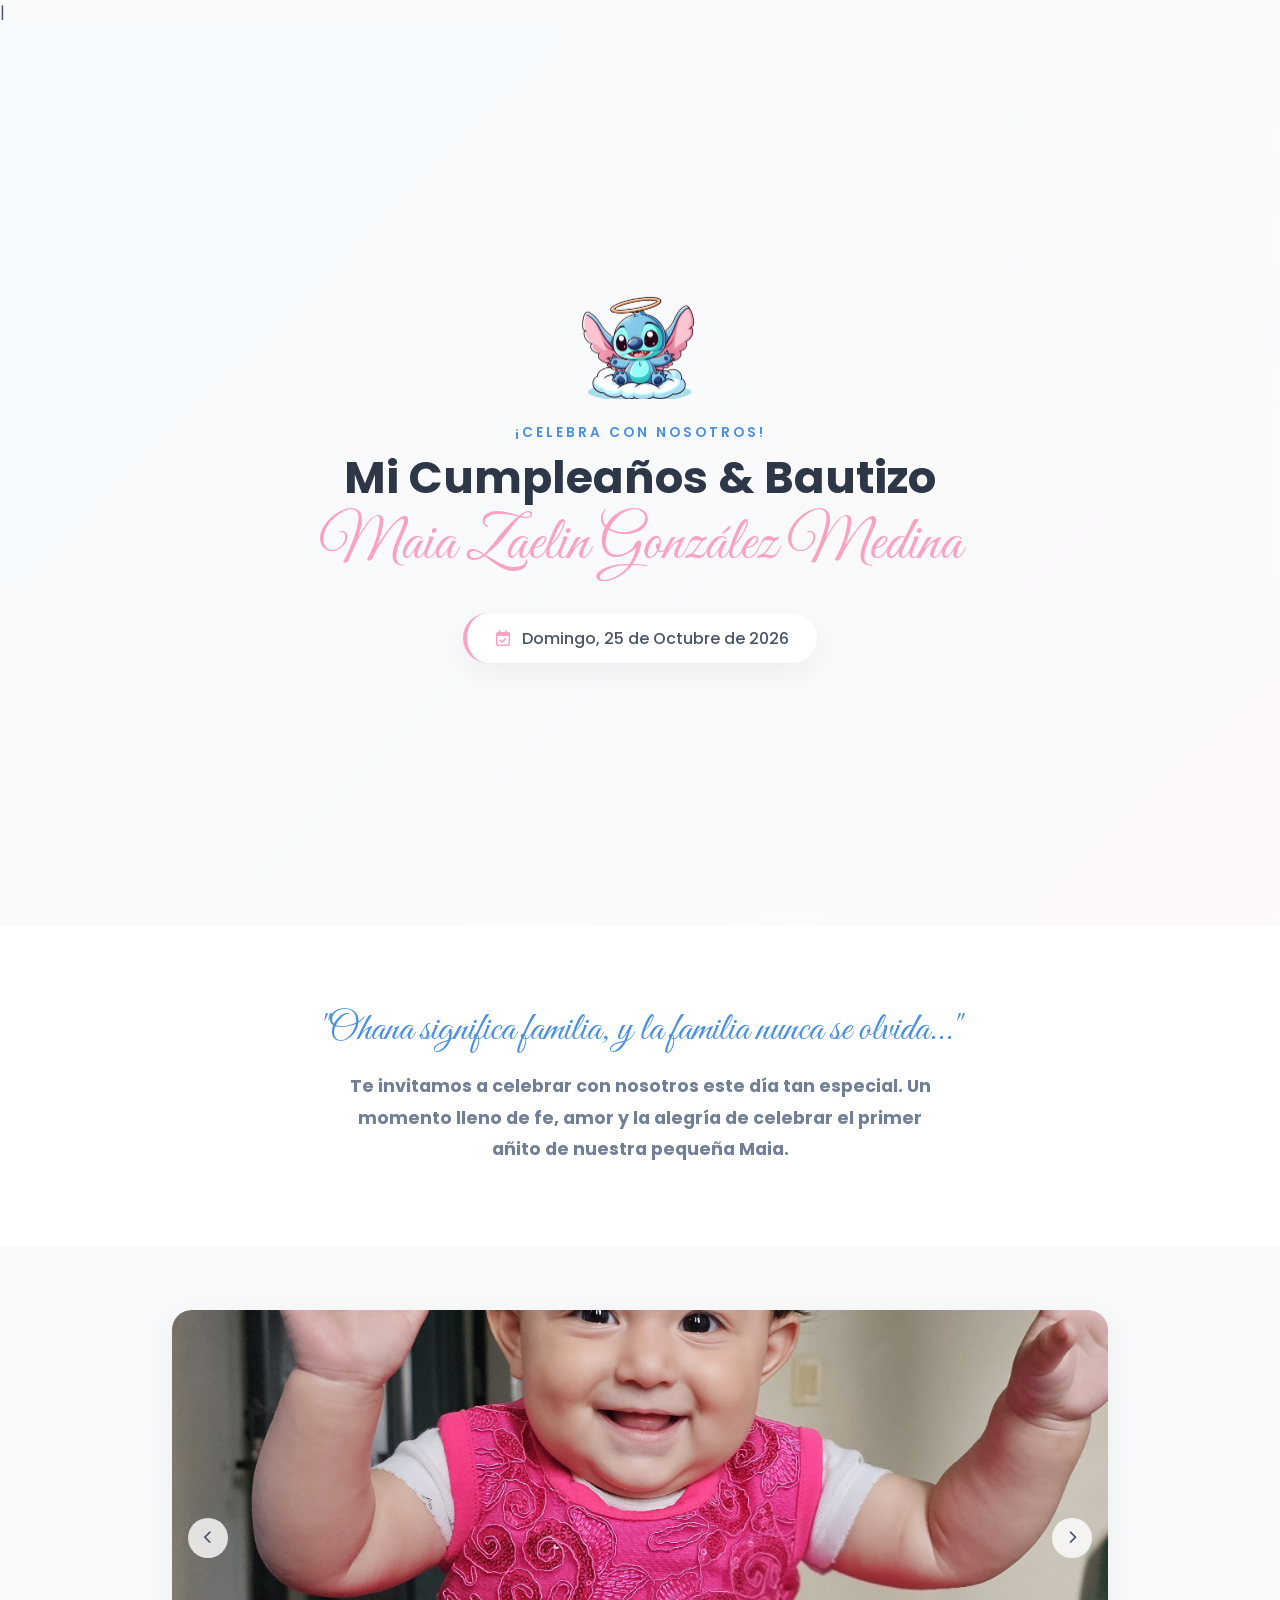
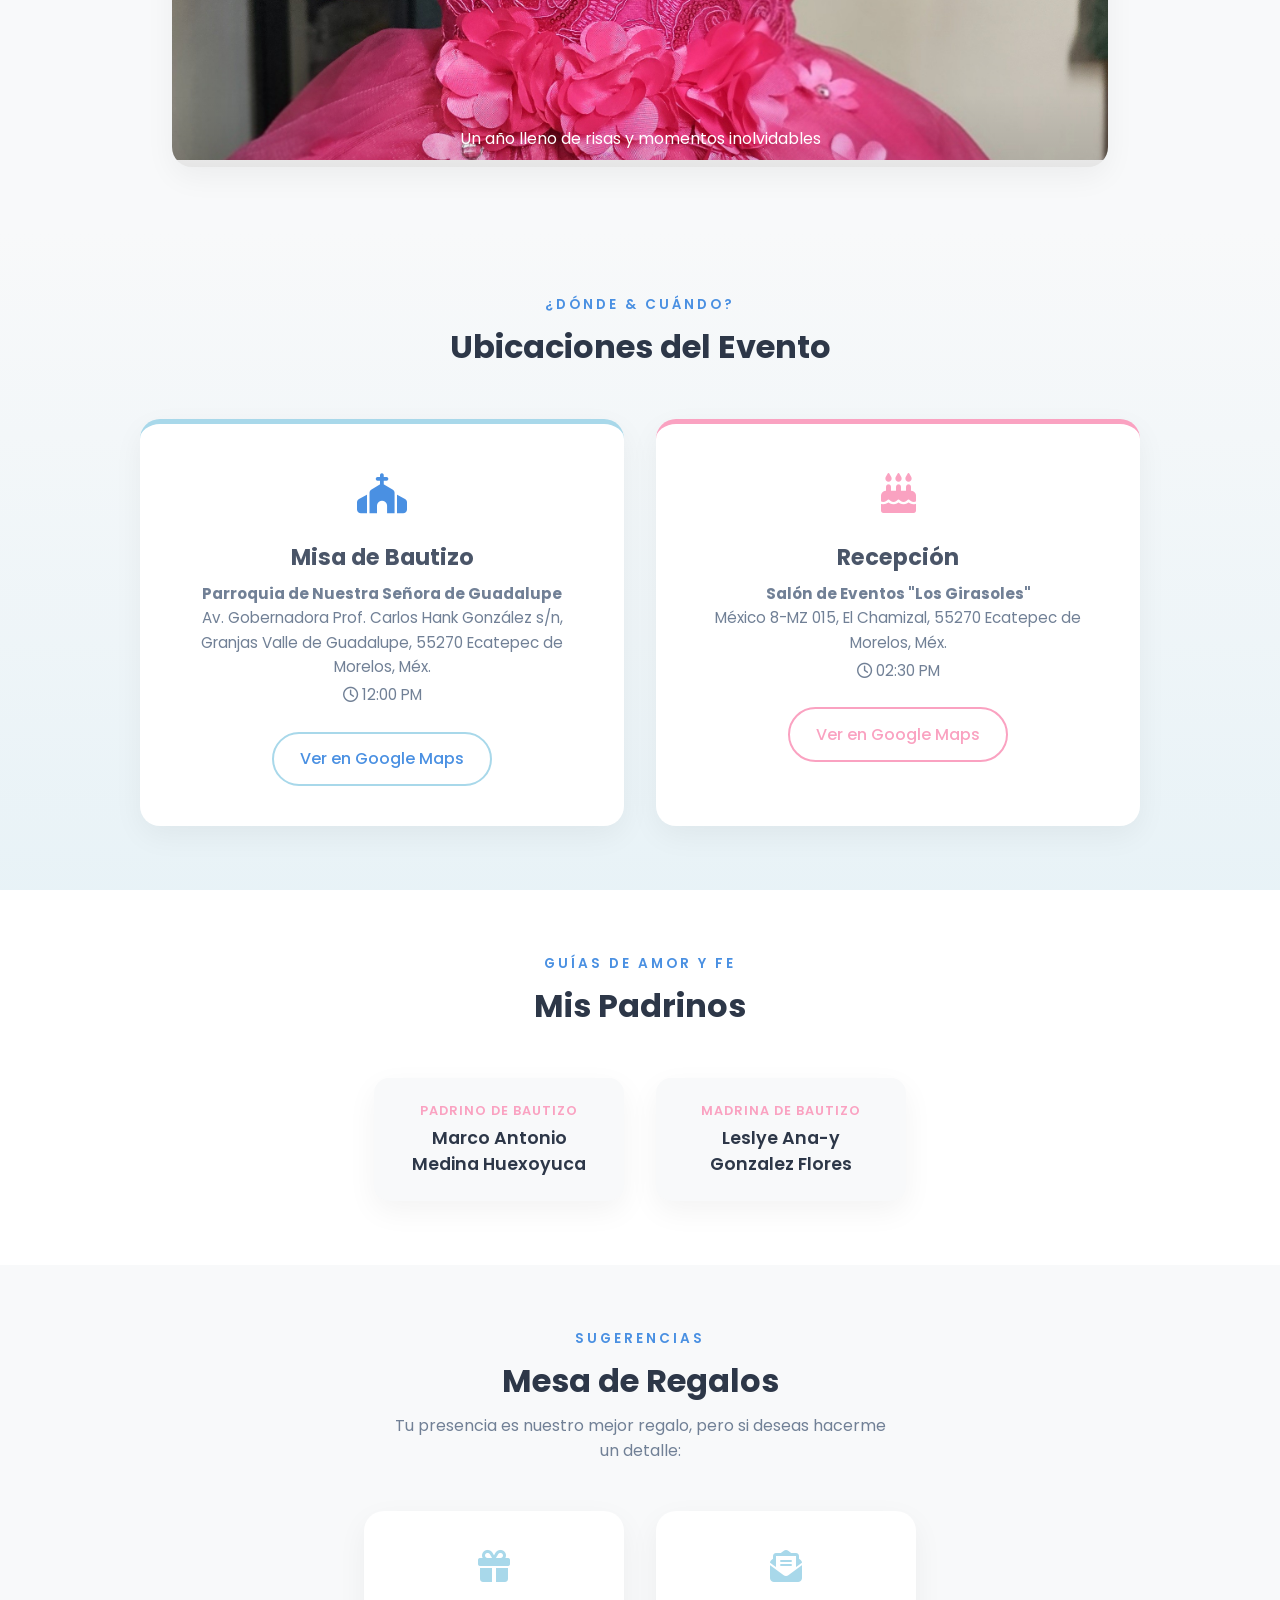
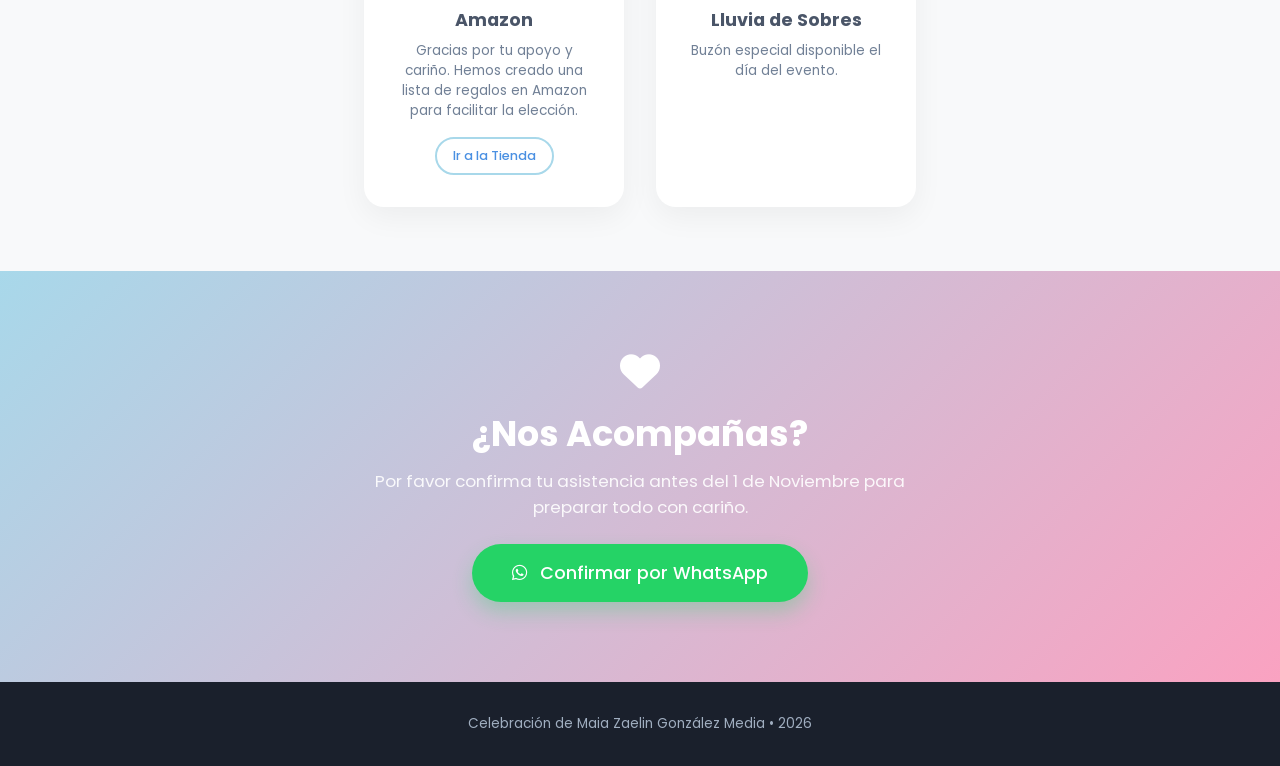
==== index.html @ 85357c23 "Se corrigio el segundo apillo y se agrego la imagen de la invitacion" ====
<!doctype html>
<html lang="es">
  <head>
    <meta property="og:title" content="Tienes una invitación 💌" />
    <meta
property="og:description"
content="Haz clic para abrir tu invitación"
    />
    <!-- URL raw directa de la imagen -->
    <meta
property="og:image"
content="https://raw.githubusercontent.com/Erickgozan/cumple-maia/main/imagenes/invitacion.png"
    />
    <meta property="og:image:type" content="image/png" />
    <meta property="og:image:width" content="300" />
    <meta property="og:image:height" content="300" />
    <meta
     property="og:url"
     content="https://erickgozan.github.io/cumple-maia/"
    />
    <meta property="og:type" content="website" />
    <meta charset="UTF-8" />
    |
    <meta name="viewport" content="width=device-width, initial-scale=1.0" />
    <title>Cumpleaños & Bautizo - Maia Zaelin</title>
    <!-- Fuentes Google: Poppins y Great Vibes para toques elegantes -->
    <link rel="preconnect" href="https://fonts.googleapis.com" />
    <link rel="preconnect" href="https://fonts.gstatic.com" crossorigin />
    <link
      href="https://fonts.googleapis.com/css2?family=Great+Vibes&family=Poppins:wght@300;400;500;600;700&display=swap"
      rel="stylesheet"
    />
    <!-- FontAwesome para íconos minimalistas -->
    <link
      rel="stylesheet"
      href="https://cdnjs.cloudflare.com/ajax/libs/font-awesome/6.4.0/css/all.min.css"
    />
    <link rel="stylesheet" href="estilos.css" />
  </head>
  <body>
    <!-- Portada Inicial -->
    <section class="hero">
      <div class="hero-overlay"></div>
      <div class="hero-content reveal active">
        <!-- Imagen Stitch con fondo trasparente -->
        <div class="stitch-badge">
          <img src="imagenes/stich-angel3.png" alt="Stitch y Angel" />
        </div>
        <p class="subtitle-tag">¡Celebra con nosotros!</p>
        <h1 class="main-title">
          Mi Cumpleaños & Bautizo
          <span>Maia Zaelin González Medina</span>
        </h1>
        <div class="event-date-badge">
          <i
            class="fa-regular fa-calendar-check"
            style="margin-right: 8px; color: var(--rosa-pastel)"
          ></i>
          Domingo, 25 de Octubre de 2026
        </div>
      </div>
    </section>

    <!-- Mensaje Principal -->
    <section class="message-section">
      <div class="reveal">
        <p class="script-quote">
          "Ohana significa familia, y la familia nunca se olvida..."
        </p>
        <h2 class="message-text">
          Te invitamos a celebrar con nosotros este día tan especial. Un momento
          lleno de fe, amor y la alegría de celebrar el primer añito de nuestra
          pequeña Maia.
        </h2>
      </div>
    </section>

    <!-- Slide de Fotos / Carrusel -->
    <section class="carousel-section reveal">
      <div class="carousel-container">
        <div class="carousel-slide active">
          <img src="imagenes/maia-4.jpg" alt="Maia Foto 1" />
          <div class="carousel-caption">
            <p>Un año lleno de risas y momentos inolvidables</p>
          </div>
        </div>
        <div class="carousel-slide">
          <img src="imagenes/maia-2.jpg" alt="Maia Foto 2" />
          <div class="carousel-caption">
            <p>Creciendo rodeada de amor y bendiciones</p>
          </div>
        </div>
        <div class="carousel-slide">
          <img src="imagenes/maia-3.jpg" alt="Maia Foto 3" />
          <div class="carousel-caption">
            <p>¡Acompáñanos a hacer este día mágico!</p>
          </div>
        </div>

        <div class="carousel-nav">
          <button class="nav-btn" onclick="moveSlide(-1)">
            <i class="fa-solid fa-chevron-left"></i>
          </button>
          <button class="nav-btn" onclick="moveSlide(1)">
            <i class="fa-solid fa-chevron-right"></i>
          </button>
        </div>
      </div>
    </section>

    <!-- Direcciones / Ubicaciones -->
    <section class="locations-section">
      <div class="section-header reveal">
        <p class="subtitle-tag">¿Dónde & Cuándo?</p>
        <h2>Ubicaciones del Evento</h2>
      </div>
      <div class="cards-grid">
        <!-- Misa -->
        <div class="location-card reveal">
          <div class="card-icon"><i class="fa-solid fa-church"></i></div>
          <h3 class="card-title">Misa de Bautizo</h3>
          <p class="card-info">
            <strong>Parroquia de Nuestra Señora de Guadalupe</strong><br />
            Av. Gobernadora Prof. Carlos Hank González s/n, Granjas Valle de
           Guadalupe, 55270 Ecatepec de Morelos, Méx.<br />
            <i class="fa-regular fa-clock" style="margin-top: 8px"></i> 12:00 PM
          </p>
          <a
            href="https://maps.app.goo.gl/LpfsPpdXP7qFqhxK9"
            target="_blank"
            class="btn btn-outline"
            >Ver en Google Maps</a
          >
        </div>
        <!-- Salón -->
        <div class="location-card salon reveal">
          <div class="card-icon"><i class="fa-solid fa-cake-candles"></i></div>
          <h3 class="card-title">Recepción</h3>
          <p class="card-info">
            <strong>Salón de Eventos "Los Girasoles"</strong><br />
            México 8-MZ 015, El Chamizal, 55270 Ecatepec de Morelos, Méx.<br />
            <i class="fa-regular fa-clock" style="margin-top: 8px"></i> 02:30 PM
          </p>
          <a
            href="https://maps.app.goo.gl/yRsgwu3qnDe6dabdA"
            target="_blank"
            class="btn btn-outline"
            style="border-color: var(--rosa-pastel); color: var(--rosa-pastel)"
            >Ver en Google Maps</a
          >
        </div>
      </div>
    </section>

    <!-- Padrinos -->
    <section class="padrinos-section reveal">
      <div class="section-header">
        <p class="subtitle-tag">Guías de amor y fe</p>
        <h2>Mis Padrinos</h2>
      </div>
      <div class="padrinos-grid">
        <div class="padrino-item">
          <p class="padrino-role">Padrino de Bautizo</p>
          <p class="padrino-name">Marco Antonio Medina Huexoyuca</p>
        </div>
        <div class="padrino-item">
          <p class="padrino-role">Madrina de Bautizo</p>
          <p class="padrino-name">Leslye Ana-y Gonzalez Flores</p>
        </div>
      </div>
    </section>

    <!-- Mesa de Regalos -->
    <section class="gifts-section reveal">
      <div class="section-header">
        <p class="subtitle-tag">Sugerencias</p>
        <h2>Mesa de Regalos</h2>
        <p style="color: #718096; max-width: 500px; margin: 0.5rem auto 0">
          Tu presencia es nuestro mejor regalo, pero si deseas hacerme un
          detalle:
        </p>
      </div>
      <div class="gift-options">
        <div class="gift-card">
          <div class="gift-icon"><i class="fa-solid fa-gift"></i></div>
          <h3 style="font-size: 1.1rem; margin-bottom: 0.5rem">Amazon</h3>
          <p style="font-size: 0.85rem; color: #718096; margin-bottom: 1rem">
            Gracias por tu apoyo y cariño. Hemos creado una lista de regalos en
           Amazon para facilitar la elección.
          </p>
          <a
            href="https://www.amazon.com.mx/baby-reg/maiazaelin-gonzalezmedina-octubre-2026-ecatepecdemorelos/DR2V6GE7D27W?ref_=cm_sw_r_apann_dp_HHXXM6R51J9PX15WVGVJ_1&language=en-US"
            target="_blank"
            class="btn btn-outline"
            style="font-size: 0.8rem; padding: 0.5rem 1rem"
            >Ir a la Tienda</a
          >
        </div>
        <div class="gift-card">
          <div class="gift-icon">
            <i class="fa-solid fa-envelope-open-text"></i>
          </div>
          <h3 style="font-size: 1.1rem; margin-bottom: 0.5rem">
            Lluvia de Sobres
          </h3>
          <p style="font-size: 0.85rem; color: #718096">
            Buzón especial disponible el día del evento.
          </p>
        </div>
      </div>
    </section>

    <!-- Confirmación RSVP -->
    <section class="rsvp-section">
      <div class="rsvp-content reveal">
        <i
          class="fa-solid fa-heart"
          style="font-size: 2.5rem; margin-bottom: 1rem"
        ></i>
        <h2 style="font-size: 2.2rem; margin-bottom: 0.5rem">
          ¿Nos Acompañas?
        </h2>
        <p style="font-size: 1.05rem; opacity: 0.9">
          Por favor confirma tu asistencia antes del 1 de Noviembre para
          preparar todo con cariño.
        </p>

        <a id="rsvpBtn" href="#" target="_blank" class="btn btn-whatsapp">
          <i class="fa-brands fa-whatsapp"></i> Confirmar por WhatsApp
        </a>
      </div>
    </section>

    <footer>
      <p>Celebración de Maia Zaelin González Media • 2026</p>
    </footer>

    <!-- JavaScript para Interactividad -->
    <script>
      // 1. WhatsApp RSVN dinámico
      const telefonoWhatsApp = "5583888358"; // Reemplazar por tu número real
      const mensajeRSVP = encodeURIComponent(
        "¡Hola! Confirmo con mucho gusto mi asistencia al cumpleaños y bautizo de Maia Zaelin 🐾💖.",
      );
      document.getElementById("rsvpBtn").href =
        `https://wa.me/${telefonoWhatsApp}?text=${mensajeRSVP}`;

      // 2. Carrusel de Fotos
      let currentSlide = 0;
      const slides = document.querySelectorAll(".carousel-slide");

      function showSlide(index) {
        slides.forEach((slide) => slide.classList.remove("active"));
        if (index >= slides.length) currentSlide = 0;
        if (index < 0) currentSlide = slides.length - 1;
        slides[currentSlide].classList.add("active");
      }

      function moveSlide(step) {
        currentSlide += step;
        showSlide(currentSlide);
      }

      // Auto-play del carrusel cada 4 segundos
      setInterval(() => {
        currentSlide++;
        showSlide(currentSlide);
      }, 4000);

      // 3. Animaciones al hacer Scroll (Reveal Effect)
      window.addEventListener("scroll", revealOnScroll);

      function revealOnScroll() {
        const reveals = document.querySelectorAll(".reveal");
        for (let i = 0; i < reveals.length; i++) {
          const windowHeight = window.innerHeight;
          const elementTop = reveals[i].getBoundingClientRect().top;
          const elementVisible = 100;

          if (elementTop < windowHeight - elementVisible) {
            reveals[i].classList.add("active");
          }
        }
      }

      // Ejecutar una vez para mostrar elementos visibles desde el inicio
      revealOnScroll();
    </script>
  </body>
</html>
---- estilos.css ----
:root {
        --azul-celeste: #a8d8ea;
        --azul-stitch: #4a90e2;
        --rosa-pastel: #faa2c1;
        --blanco: #ffffff;
        --gris-claro: #f8f9fa;
        --gris-texto: #4a5568;
        --sombra-suave: 0 10px 30px rgba(0, 0, 0, 0.05);
        --borde-radio: 20px;
      }

      * {
        margin: 0;
        padding: 0;
        box-sizing: border-box;
        font-family: "Poppins", sans-serif;
        scroll-behavior: smooth;
      }

      body {
        background-color: var(--gris-claro);
        color: var(--gris-texto);
        overflow-x: hidden;
      }

      /* Utilidades de animación scroll */
      .reveal {
        opacity: 0;
        transform: translateY(40px);
        transition: all 0.8s ease-out;
      }

      .reveal.active {
        opacity: 1;
        transform: translateY(0);
      }

      /* --- Hero Section --- */
      .hero {
        min-height: 100vh;
        background:
          linear-gradient(
            135deg,
            rgba(168, 216, 234, 0.4) 0%,
            rgba(250, 162, 193, 0.2) 100%
          ),
          url("https://copilot.microsoft.com/th/id/BCO.422eea64-b6ba-4f83-b9c8-1a3a8afbb5f3.png")
            center/cover no-repeat;
        display: flex;
        flex-direction: column;
        justify-content: center;
        align-items: center;
        text-align: center;
        padding: 2rem;
        position: relative;
      }

      .hero-overlay {
        position: absolute;
        top: 0;
        left: 0;
        width: 100%;
        height: 100%;
        background: rgba(255, 255, 255, 0.75);
        backdrop-filter: blur(4px);
        z-index: 1;
      }

      .hero-content {
        position: relative;
        z-index: 2;
        max-width: 700px;
      }

      /* Stitch Badge Transparente */
      .stitch-badge {
        background: transparent; /* Fondo transparente */
        border-radius: 0;
        display: flex;
        align-items: center;
        justify-content: center;
        margin: 0 auto 1.5rem;
        box-shadow: none; /* Sin sombra */
        border: none; /* Sin borde */
      }

      .stitch-badge img {
        width: 120px; /* Ajuste opcional para un tamaño óptimo */
        height: auto;
        object-fit: contain;
      }

      .subtitle-tag {
        text-transform: uppercase;
        letter-spacing: 3px;
        font-size: 0.85rem;
        color: var(--azul-stitch);
        font-weight: 600;
        margin-bottom: 0.5rem;
      }

      .main-title {
        font-size: 2.8rem;
        color: #2d3748;
        font-weight: 700;
        line-height: 1.2;
        margin-bottom: 1rem;
      }

      .main-title span {
        color: var(--rosa-pastel);
        font-family: "Great Vibes", cursive;
        font-size: 3.8rem;
        display: block;
        margin-top: 0.2rem;
        font-weight: 400;
      }

      .event-date-badge {
        display: inline-block;
        background-color: var(--blanco);
        padding: 0.8rem 1.8rem;
        border-radius: 50px;
        box-shadow: var(--sombra-suave);
        font-weight: 500;
        color: var(--gris-texto);
        margin-top: 1rem;
        border-left: 4px solid var(--rosa-pastel);
      }

      /* --- Mensaje Central --- */
      .message-section {
        padding: 5rem 2rem;
        text-align: center;
        background: var(--blanco);
      }

      .script-quote {
        font-family: "Great Vibes", cursive;
        font-size: 2.5rem;
        color: var(--azul-stitch);
        margin-bottom: 1rem;
      }

      .message-text {
        max-width: 600px;
        margin: 0 auto;
        font-size: 1.1rem;
        line-height: 1.8;
        color: #718096;
      }

      /* --- Carrusel de Fotos --- */
      .carousel-section {
        padding: 4rem 2rem;
        max-width: 1000px;
        margin: 0 auto;
      }

      .carousel-container {
        position: relative;
        border-radius: var(--borde-radio);
        overflow: hidden;
        box-shadow: var(--sombra-suave);
        background: var(--blanco);
      }

      .carousel-slide {
        display: none;
        position: relative;
      }

      .carousel-slide.active {
        display: block;
        animation: fadeIn 0.8s ease;
      }

      .carousel-slide img {
        width: 100%;
        height: 450px;
        object-fit: cover;
      }

      .carousel-caption {
        position: absolute;
        bottom: 0;
        left: 0;
        right: 0;
        background: linear-gradient(transparent, rgba(0, 0, 0, 0.1));
        color: white;
        padding: 2rem 1.5rem 1rem;
        text-align: center;
      }

      .carousel-nav {
        position: absolute;
        top: 50%;
        width: 100%;
        display: flex;
        justify-content: space-between;
        transform: translateY(-50%);
        padding: 0 1rem;
      }

      .nav-btn {
        background: rgba(255, 255, 255, 0.8);
        border: none;
        width: 40px;
        height: 40px;
        border-radius: 50%;
        cursor: pointer;
        color: var(--gris-texto);
        transition: all 0.3s;
      }

      .nav-btn:hover {
        background: var(--blanco);
        transform: scale(1.1);
      }

      /* --- Direcciones (Tarjetas) --- */
      .locations-section {
        padding: 4rem 2rem;
        background: linear-gradient(
          180deg,
          var(--gris-claro) 0%,
          rgba(168, 216, 234, 0.2) 100%
        );
      }

      .section-header {
        text-align: center;
        margin-bottom: 3rem;
      }

      .section-header h2 {
        font-size: 2rem;
        color: #2d3748;
      }

      .cards-grid {
        display: grid;
        grid-template-columns: repeat(auto-fit, minmax(300px, 1fr));
        gap: 2rem;
        max-width: 1000px;
        margin: 0 auto;
      }

      .location-card {
        background: var(--blanco);
        padding: 2.5rem 2rem;
        border-radius: var(--borde-radio);
        box-shadow: var(--sombra-suave);
        text-align: center;
        position: relative;
        transition: transform 0.3s ease;
        border-top: 5px solid var(--azul-celeste);
      }

      .location-card.salon {
        border-top-color: var(--rosa-pastel);
      }

      .location-card:hover {
        transform: translateY(-8px);
      }

      .card-icon {
        font-size: 2.5rem;
        color: var(--azul-stitch);
        margin-bottom: 1rem;
      }

      .location-card.salon .card-icon {
        color: var(--rosa-pastel);
      }

      .card-title {
        font-size: 1.4rem;
        margin-bottom: 0.5rem;
      }

      .card-info {
        color: #718096;
        font-size: 0.95rem;
        margin-bottom: 1.5rem;
        line-height: 1.6;
      }

      .btn {
        display: inline-block;
        padding: 0.8rem 1.6rem;
        border-radius: 50px;
        text-decoration: none;
        font-weight: 500;
        transition: all 0.3s ease;
        border: none;
        cursor: pointer;
      }

      .btn-outline {
        background: transparent;
        border: 2px solid var(--azul-celeste);
        color: var(--azul-stitch);
      }

      .btn-outline:hover {
        background: var(--azul-celeste);
        color: var(--blanco);
      }

      /* --- Padrinos --- */
      .padrinos-section {
        padding: 4rem 2rem;
        background: var(--blanco);
        text-align: center;
      }

      .padrinos-grid {
        display: flex;
        justify-content: center;
        flex-wrap: wrap;
        gap: 2rem;
        max-width: 800px;
        margin: 2rem auto 0;
      }

      .padrino-item {
        background: var(--gris-claro);
        padding: 1.5rem 2rem;
        border-radius: 15px;
        width: 250px;
        box-shadow: var(--sombra-suave);
      }

      .padrino-role {
        font-size: 0.8rem;
        text-transform: uppercase;
        letter-spacing: 1px;
        color: var(--rosa-pastel);
        font-weight: 600;
      }

      .padrino-name {
        font-size: 1.1rem;
        font-weight: 600;
        margin-top: 0.3rem;
        color: #2d3748;
      }

      /* --- Mesa de Regalos --- */
      .gifts-section {
        padding: 4rem 2rem;
        text-align: center;
        background: var(--gris-claro);
      }

      .gift-options {
        display: flex;
        justify-content: center;
        gap: 2rem;
        flex-wrap: wrap;
        margin-top: 2rem;
      }

      .gift-card {
        background: var(--blanco);
        padding: 2rem;
        border-radius: var(--borde-radio);
        width: 260px;
        box-shadow: var(--sombra-suave);
        transition: transform 0.3s;
      }

      .gift-card:hover {
        transform: translateY(-5px);
      }

      .gift-icon {
        font-size: 2rem;
        color: var(--azul-celeste);
        margin-bottom: 1rem;
      }

      /* --- RSVP --- */
      .rsvp-section {
        padding: 5rem 2rem;
        background: linear-gradient(
          135deg,
          var(--azul-celeste) 0%,
          var(--rosa-pastel) 100%
        );
        color: var(--blanco);
        text-align: center;
      }

      .rsvp-content {
        max-width: 600px;
        margin: 0 auto;
      }

      .btn-whatsapp {
        background: #25d366;
        color: white;
        font-size: 1.1rem;
        padding: 1rem 2.5rem;
        margin-top: 1.5rem;
        box-shadow: 0 10px 20px rgba(37, 211, 102, 0.3);
        display: inline-flex;
        align-items: center;
        gap: 0.8rem;
      }

      .btn-whatsapp:hover {
        background: #1eb954;
        transform: scale(1.05);
      }

      /* --- Footer --- */
      footer {
        padding: 2rem;
        text-align: center;
        background: #1a202c;
        color: #a0aec0;
        font-size: 0.85rem;
      }

      /* Animaciones */
      @keyframes fadeIn {
        from {
          opacity: 0;
        }
        to {
          opacity: 1;
        }
      }

      /* Responsive */
      @media (max-width: 768px) {
        .main-title {
          font-size: 2.2rem;
        }
        .main-title span {
          font-size: 3rem;
        }
        .carousel-slide img {
          height: 320px;
        }
      }
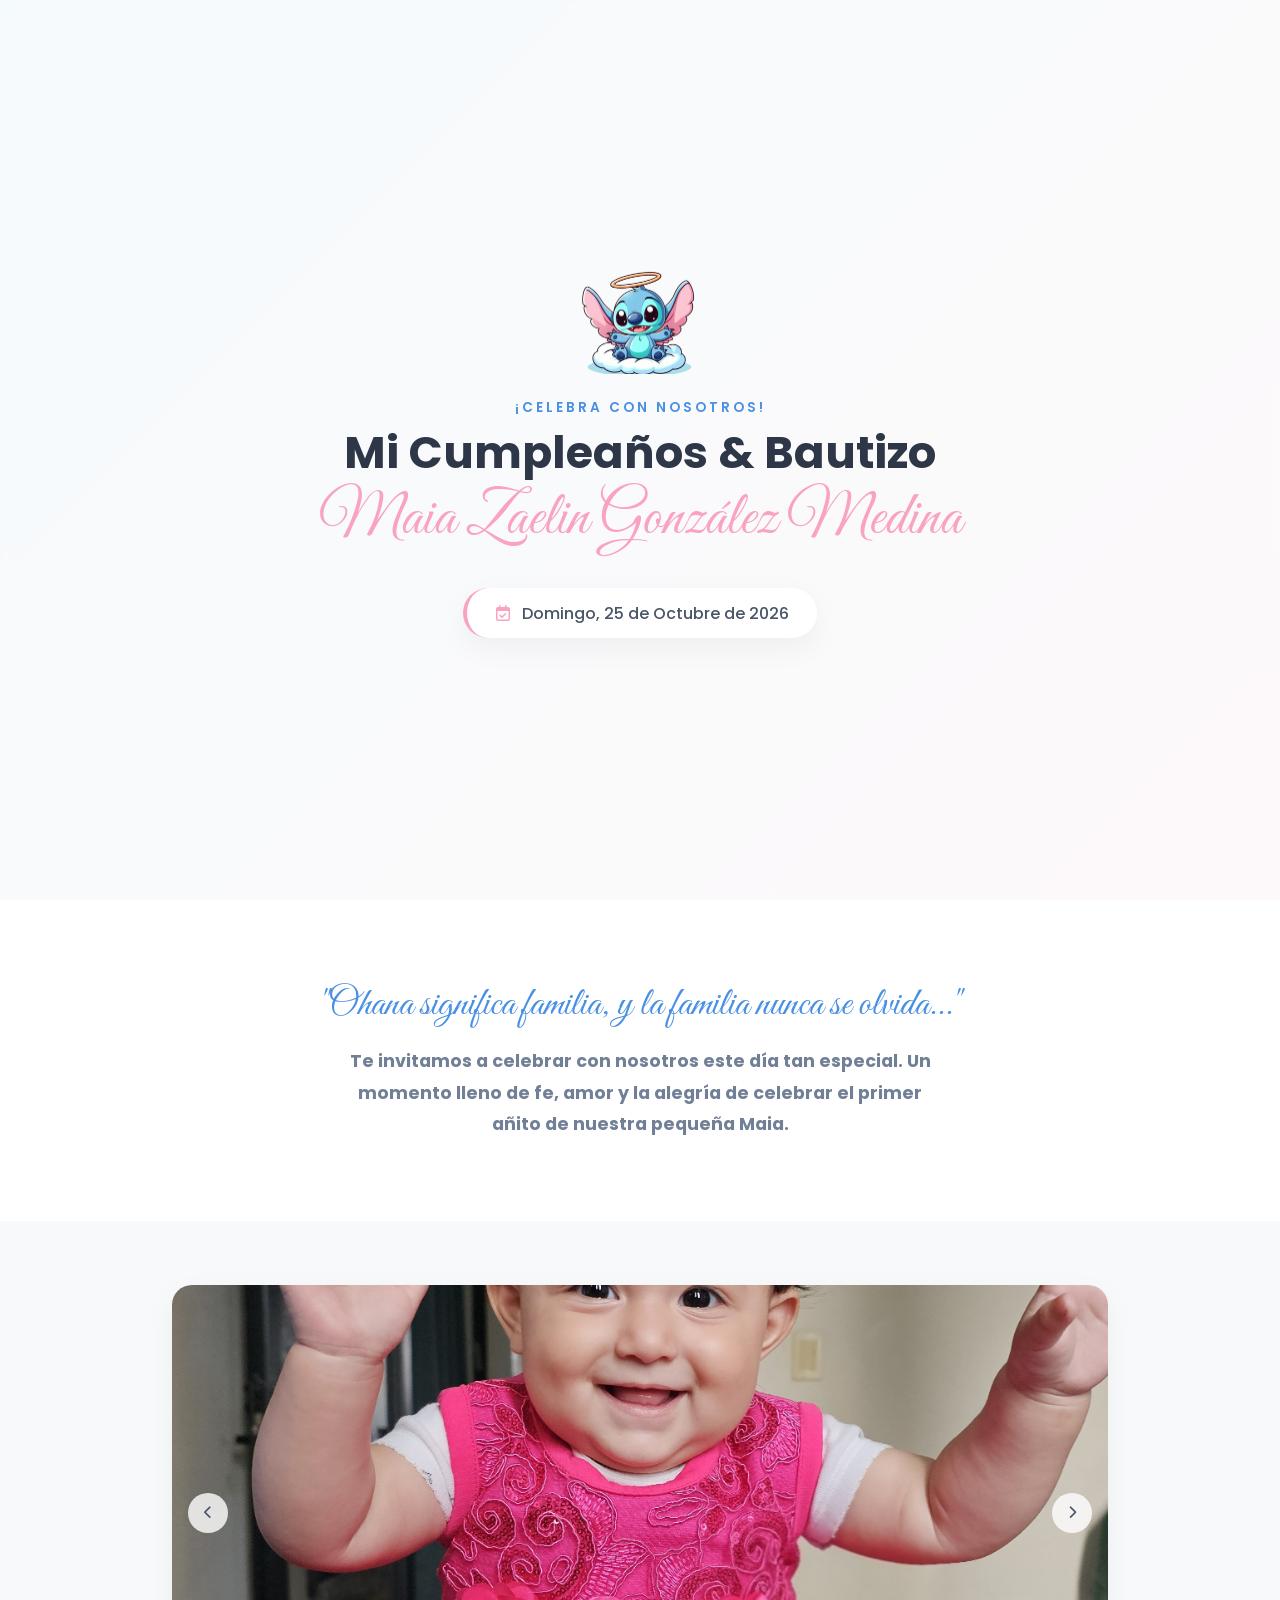
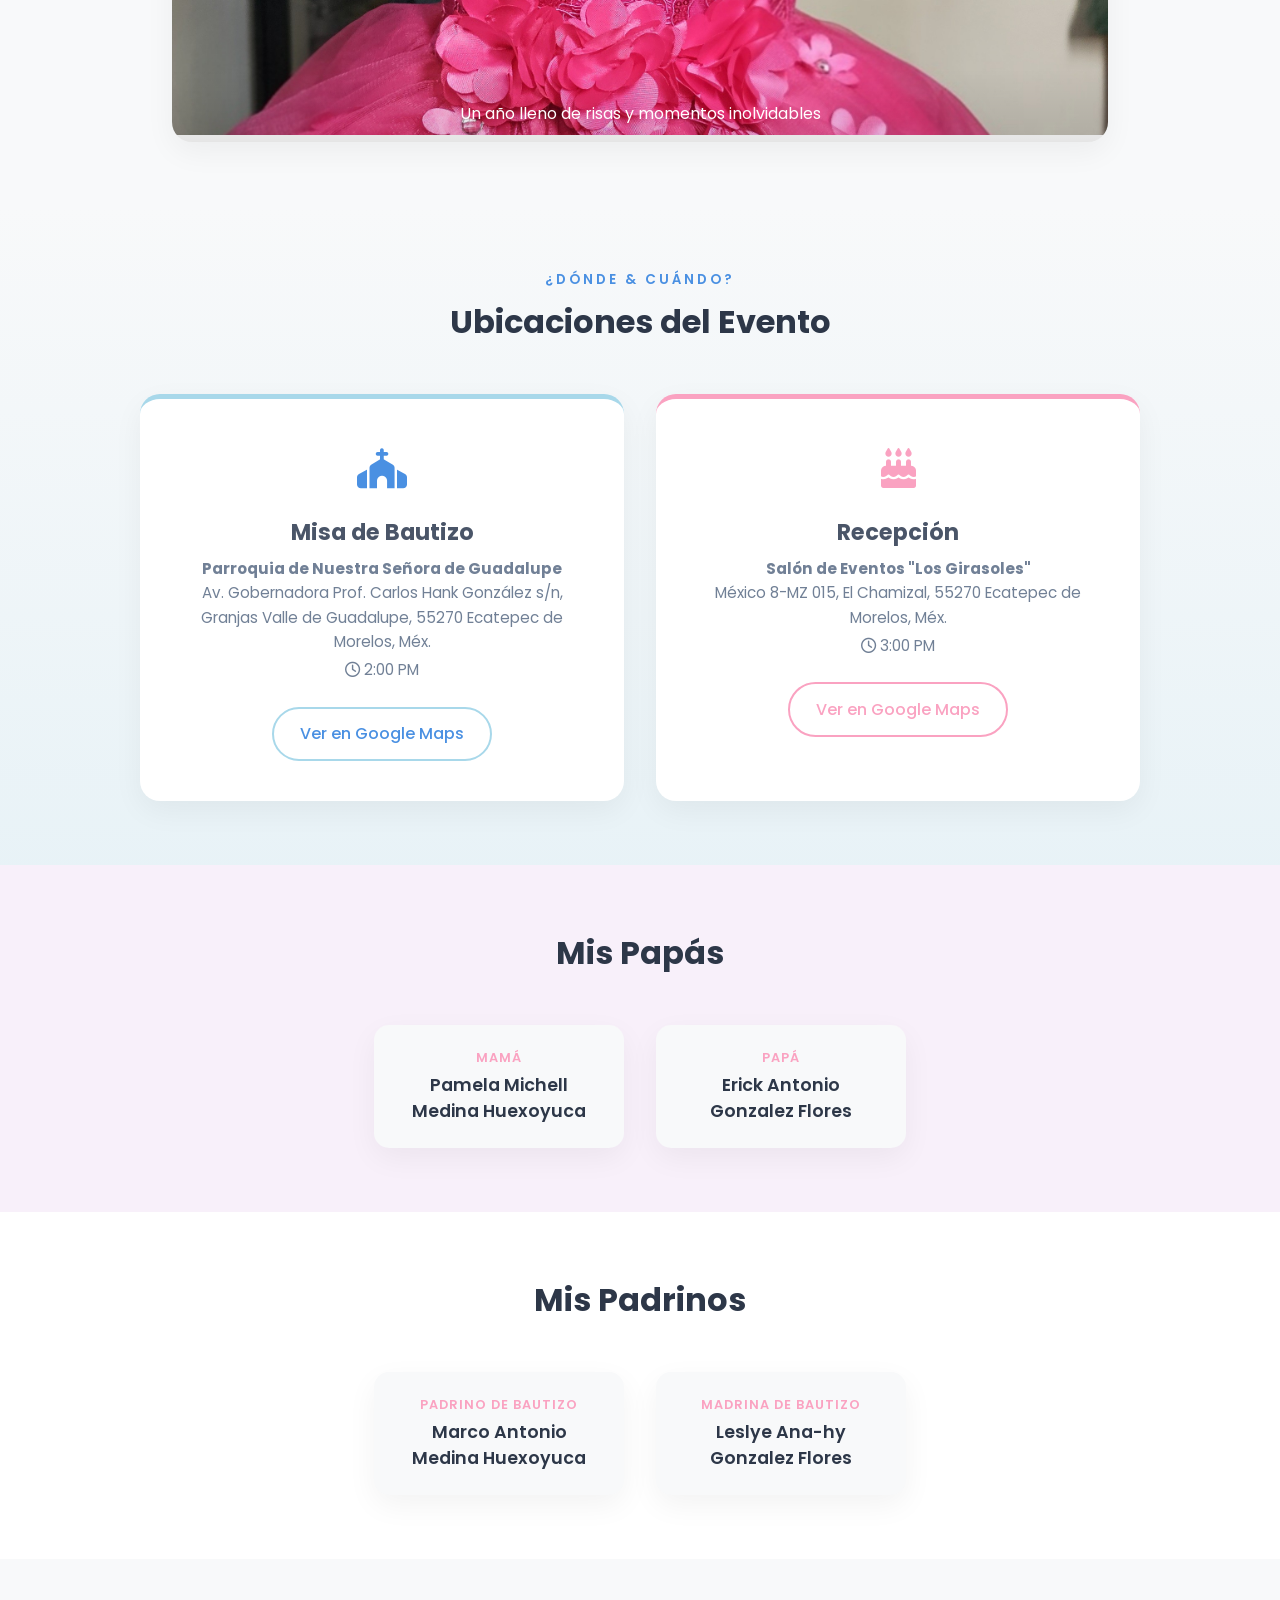
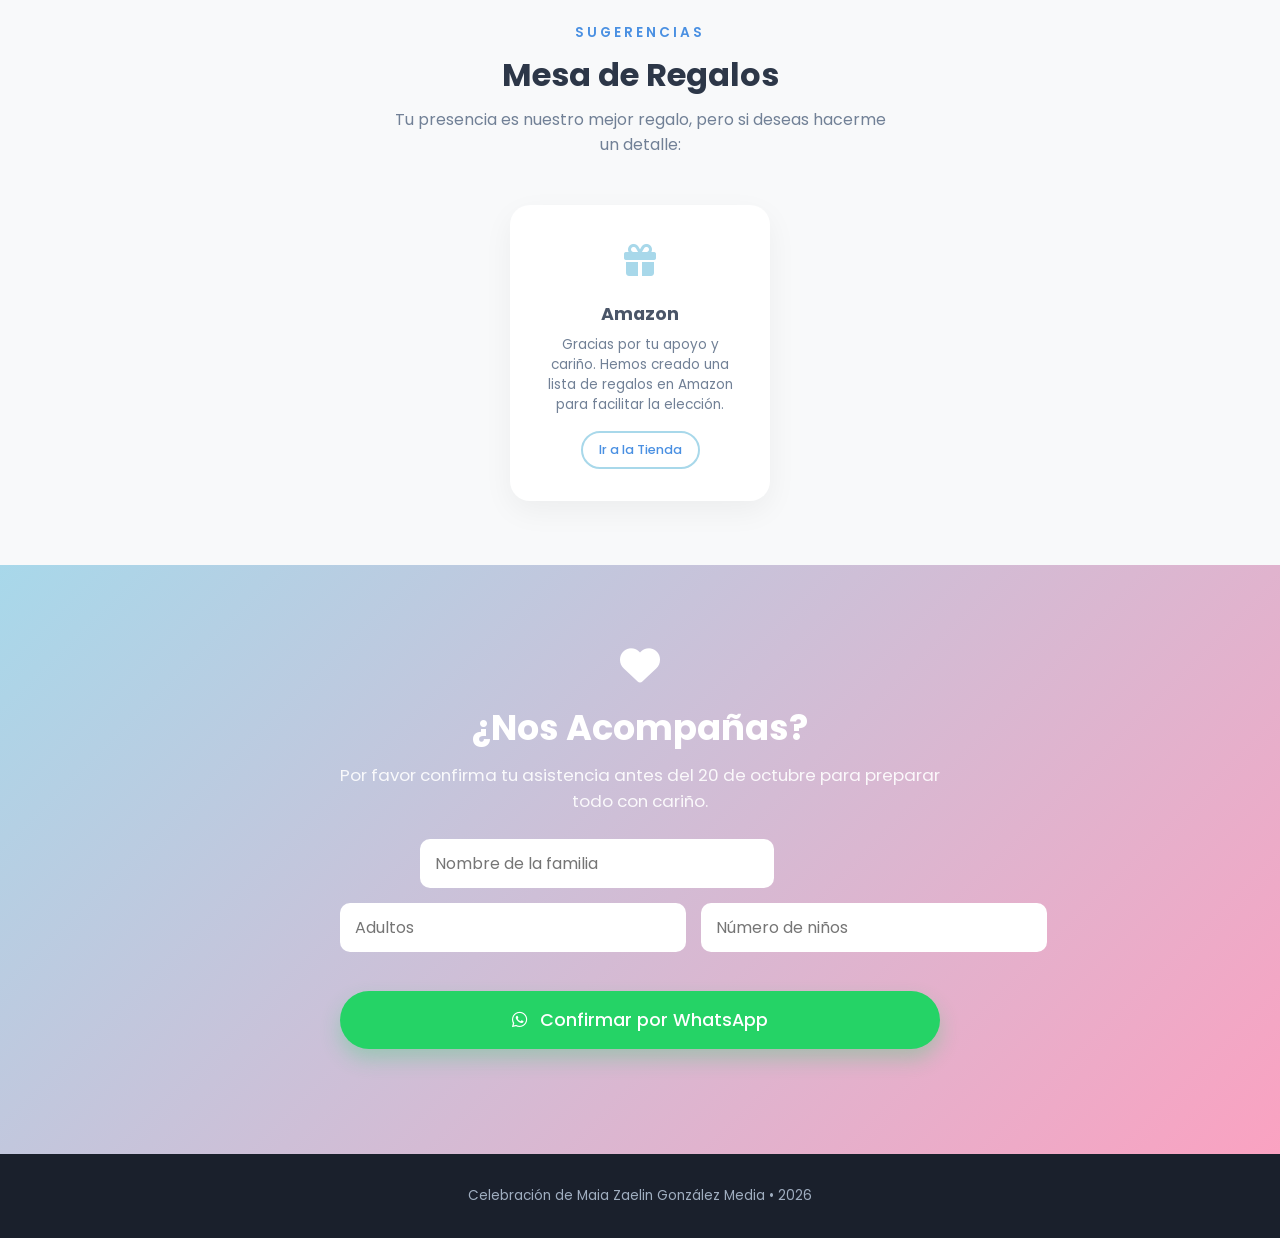
==== commit a3aef5d4: "Se agrego el formulario y se corrigieron datos" ====
--- a/index.html
+++ b/index.html
@@ -2,25 +2,15 @@
 <html lang="es">
   <head>
     <meta property="og:title" content="Tienes una invitación 💌" />
-    <meta
-property="og:description"
-content="Haz clic para abrir tu invitación"
-    />
+    <meta property="og:description" content="Haz clic para abrir tu invitación"/>
     <!-- URL raw directa de la imagen -->
-    <meta
-property="og:image"
-content="https://raw.githubusercontent.com/Erickgozan/cumple-maia/main/imagenes/invitacion.png"
-    />
+    <meta property="og:image" content="https://raw.githubusercontent.com/Erickgozan/cumple-maia/main/imagenes/invitacion.jpg"/>
     <meta property="og:image:type" content="image/png" />
     <meta property="og:image:width" content="300" />
     <meta property="og:image:height" content="300" />
-    <meta
-     property="og:url"
-     content="https://erickgozan.github.io/cumple-maia/"
-    />
+    <meta property="og:url" content="https://erickgozan.github.io/cumple-maia/"/>
     <meta property="og:type" content="website" />
     <meta charset="UTF-8" />
-    |
     <meta name="viewport" content="width=device-width, initial-scale=1.0" />
     <title>Cumpleaños & Bautizo - Maia Zaelin</title>
     <!-- Fuentes Google: Poppins y Great Vibes para toques elegantes -->
@@ -123,7 +113,7 @@
             <strong>Parroquia de Nuestra Señora de Guadalupe</strong><br />
             Av. Gobernadora Prof. Carlos Hank González s/n, Granjas Valle de
            Guadalupe, 55270 Ecatepec de Morelos, Méx.<br />
-            <i class="fa-regular fa-clock" style="margin-top: 8px"></i> 12:00 PM
+            <i class="fa-regular fa-clock" style="margin-top: 8px"></i> 2:00 PM
           </p>
           <a
             href="https://maps.app.goo.gl/LpfsPpdXP7qFqhxK9"
@@ -139,7 +129,7 @@
           <p class="card-info">
             <strong>Salón de Eventos "Los Girasoles"</strong><br />
             México 8-MZ 015, El Chamizal, 55270 Ecatepec de Morelos, Méx.<br />
-            <i class="fa-regular fa-clock" style="margin-top: 8px"></i> 02:30 PM
+            <i class="fa-regular fa-clock" style="margin-top: 8px"></i> 3:00 PM
           </p>
           <a
             href="https://maps.app.goo.gl/yRsgwu3qnDe6dabdA"
@@ -152,10 +142,26 @@
       </div>
     </section>
 
+     <!-- Papas -->
+    <section class="padrinos-section reveal" style="background-color: #F8F0FA">
+      <div class="section-header">
+        <h2>Mis Papás</h2>
+      </div>
+      <div class="padrinos-grid">
+        <div class="padrino-item">
+          <p class="padrino-role">Mamá</p>
+          <p class="padrino-name">Pamela Michell Medina Huexoyuca</p>
+        </div>
+        <div class="padrino-item">
+          <p class="padrino-role">Papá</p>
+          <p class="padrino-name">Erick Antonio Gonzalez Flores</p>
+        </div>
+      </div>
+    </section>
+
     <!-- Padrinos -->
     <section class="padrinos-section reveal">
       <div class="section-header">
-        <p class="subtitle-tag">Guías de amor y fe</p>
         <h2>Mis Padrinos</h2>
       </div>
       <div class="padrinos-grid">
@@ -165,7 +171,7 @@
         </div>
         <div class="padrino-item">
           <p class="padrino-role">Madrina de Bautizo</p>
-          <p class="padrino-name">Leslye Ana-y Gonzalez Flores</p>
+          <p class="padrino-name">Leslye Ana-hy Gonzalez Flores</p>
         </div>
       </div>
     </section>
@@ -196,23 +202,13 @@
             >Ir a la Tienda</a
           >
         </div>
-        <div class="gift-card">
-          <div class="gift-icon">
-            <i class="fa-solid fa-envelope-open-text"></i>
-          </div>
-          <h3 style="font-size: 1.1rem; margin-bottom: 0.5rem">
-            Lluvia de Sobres
-          </h3>
-          <p style="font-size: 0.85rem; color: #718096">
-            Buzón especial disponible el día del evento.
-          </p>
-        </div>
       </div>
     </section>
 
     <!-- Confirmación RSVP -->
     <section class="rsvp-section">
       <div class="rsvp-content reveal">
+         <div class="rsvp-content reveal">
         <i
           class="fa-solid fa-heart"
           style="font-size: 2.5rem; margin-bottom: 1rem"
@@ -221,13 +217,28 @@
           ¿Nos Acompañas?
         </h2>
         <p style="font-size: 1.05rem; opacity: 0.9">
-          Por favor confirma tu asistencia antes del 1 de Noviembre para
+          Por favor confirma tu asistencia antes del 20 de octubre para
           preparar todo con cariño.
         </p>
-
-        <a id="rsvpBtn" href="#" target="_blank" class="btn btn-whatsapp">
-          <i class="fa-brands fa-whatsapp"></i> Confirmar por WhatsApp
-        </a>
+        
+        <form id="form-whatsapp" style="display: flex; flex-direction: column; gap: 15px; margin: 25px 0;">
+          <!-- Nombre de la Familia -->
+          <input type="text" id="nombre-familia" placeholder="Nombre de la familia" required style="padding: 12px 15px; border-radius: 10px; border: none; outline: none; font-family: 'Poppins', sans-serif; font-size: 1rem; width: 59%; margin-left: 5rem;" />
+          <!-- Asistentes divididos -->
+          <div class="fila-formulario">
+  <div class="campo">
+    <input type="number" id="adultos" name="adultos"  id="adultos" placeholder="Adultos" required style="padding: 12px 15px; border-radius: 10px; border: none; outline: none; font-family: 'Poppins', sans-serif; font-size: 1rem;">
+  </div>
+  <div class="campo seccion-ninos">
+    <input type="number" id="ninos" name="ninos" placeholder="Número de niños" required style="padding: 12px 15px; border-radius: 10px; border: none; outline: none; font-family: 'Poppins', sans-serif; font-size: 1rem;">
+  </div>
+</div>          
+          <!-- Botón de WhatsApp integrado al formulario para validar campos -->
+          <button type="submit" class="btn btn-whatsapp" style="border: none; cursor: pointer; width: 100%; justify-content: center; font-family: 'Poppins', sans-serif;">
+            <i class="fa-brands fa-whatsapp"></i> Confirmar por WhatsApp
+          </button>
+        </form>
+
       </div>
     </section>
 
@@ -237,13 +248,24 @@
 
     <!-- JavaScript para Interactividad -->
     <script>
-      // 1. WhatsApp RSVN dinámico
+      // 1. WhatsApp RSVP dinámico vinculado al formulario
+      const formWhatsApp = document.getElementById("form-whatsapp");
       const telefonoWhatsApp = "5583888358"; // Reemplazar por tu número real
-      const mensajeRSVP = encodeURIComponent(
-        "¡Hola! Confirmo con mucho gusto mi asistencia al cumpleaños y bautizo de Maia Zaelin 🐾💖.",
-      );
-      document.getElementById("rsvpBtn").href =
-        `https://wa.me/${telefonoWhatsApp}?text=${mensajeRSVP}`;
+
+      formWhatsApp.addEventListener("submit", function (e) {
+        e.preventDefault();
+
+        const familia = document.getElementById("nombre-familia").value;
+        const adultos = document.getElementById("adultos").value;
+        const ninos = document.getElementById("ninos").value;
+
+        let texto = `¡Hola! Confirmo con mucho gusto la asistencia de la familia ${familia} al cumpleaños y bautizo de Maia Zaelin 🐾💖.\n\n`;
+        texto += `Adultos: ${adultos}\n`;
+        texto += `Niños: ${ninos}`;
+        
+        const mensajeRSVP = encodeURIComponent(texto);
+        window.open(`https://wa.me/${telefonoWhatsApp}?text=${mensajeRSVP}`, "_blank");
+      });
 
       // 2. Carrusel de Fotos
       let currentSlide = 0;
@@ -287,4 +309,4 @@
       revealOnScroll();
     </script>
   </body>
-</html>
+</html>
--- a/estilos.css
+++ b/estilos.css
@@ -1,449 +1,471 @@
- :root {
-        --azul-celeste: #a8d8ea;
-        --azul-stitch: #4a90e2;
-        --rosa-pastel: #faa2c1;
-        --blanco: #ffffff;
-        --gris-claro: #f8f9fa;
-        --gris-texto: #4a5568;
-        --sombra-suave: 0 10px 30px rgba(0, 0, 0, 0.05);
-        --borde-radio: 20px;
-      }
-
-      * {
-        margin: 0;
-        padding: 0;
-        box-sizing: border-box;
-        font-family: "Poppins", sans-serif;
-        scroll-behavior: smooth;
-      }
-
-      body {
-        background-color: var(--gris-claro);
-        color: var(--gris-texto);
-        overflow-x: hidden;
-      }
-
-      /* Utilidades de animación scroll */
-      .reveal {
-        opacity: 0;
-        transform: translateY(40px);
-        transition: all 0.8s ease-out;
-      }
-
-      .reveal.active {
-        opacity: 1;
-        transform: translateY(0);
-      }
-
-      /* --- Hero Section --- */
-      .hero {
-        min-height: 100vh;
-        background:
-          linear-gradient(
-            135deg,
-            rgba(168, 216, 234, 0.4) 0%,
-            rgba(250, 162, 193, 0.2) 100%
-          ),
-          url("https://copilot.microsoft.com/th/id/BCO.422eea64-b6ba-4f83-b9c8-1a3a8afbb5f3.png")
-            center/cover no-repeat;
-        display: flex;
-        flex-direction: column;
-        justify-content: center;
-        align-items: center;
-        text-align: center;
-        padding: 2rem;
-        position: relative;
-      }
-
-      .hero-overlay {
-        position: absolute;
-        top: 0;
-        left: 0;
-        width: 100%;
-        height: 100%;
-        background: rgba(255, 255, 255, 0.75);
-        backdrop-filter: blur(4px);
-        z-index: 1;
-      }
-
-      .hero-content {
-        position: relative;
-        z-index: 2;
-        max-width: 700px;
-      }
-
-      /* Stitch Badge Transparente */
-      .stitch-badge {
-        background: transparent; /* Fondo transparente */
-        border-radius: 0;
-        display: flex;
-        align-items: center;
-        justify-content: center;
-        margin: 0 auto 1.5rem;
-        box-shadow: none; /* Sin sombra */
-        border: none; /* Sin borde */
-      }
-
-      .stitch-badge img {
-        width: 120px; /* Ajuste opcional para un tamaño óptimo */
-        height: auto;
-        object-fit: contain;
-      }
-
-      .subtitle-tag {
-        text-transform: uppercase;
-        letter-spacing: 3px;
-        font-size: 0.85rem;
-        color: var(--azul-stitch);
-        font-weight: 600;
-        margin-bottom: 0.5rem;
-      }
-
-      .main-title {
-        font-size: 2.8rem;
-        color: #2d3748;
-        font-weight: 700;
-        line-height: 1.2;
-        margin-bottom: 1rem;
-      }
-
-      .main-title span {
-        color: var(--rosa-pastel);
-        font-family: "Great Vibes", cursive;
-        font-size: 3.8rem;
-        display: block;
-        margin-top: 0.2rem;
-        font-weight: 400;
-      }
-
-      .event-date-badge {
-        display: inline-block;
-        background-color: var(--blanco);
-        padding: 0.8rem 1.8rem;
-        border-radius: 50px;
-        box-shadow: var(--sombra-suave);
-        font-weight: 500;
-        color: var(--gris-texto);
-        margin-top: 1rem;
-        border-left: 4px solid var(--rosa-pastel);
-      }
-
-      /* --- Mensaje Central --- */
-      .message-section {
-        padding: 5rem 2rem;
-        text-align: center;
-        background: var(--blanco);
-      }
-
-      .script-quote {
-        font-family: "Great Vibes", cursive;
-        font-size: 2.5rem;
-        color: var(--azul-stitch);
-        margin-bottom: 1rem;
-      }
-
-      .message-text {
-        max-width: 600px;
-        margin: 0 auto;
-        font-size: 1.1rem;
-        line-height: 1.8;
-        color: #718096;
-      }
-
-      /* --- Carrusel de Fotos --- */
-      .carousel-section {
-        padding: 4rem 2rem;
-        max-width: 1000px;
-        margin: 0 auto;
-      }
-
-      .carousel-container {
-        position: relative;
-        border-radius: var(--borde-radio);
-        overflow: hidden;
-        box-shadow: var(--sombra-suave);
-        background: var(--blanco);
-      }
-
-      .carousel-slide {
-        display: none;
-        position: relative;
-      }
-
-      .carousel-slide.active {
-        display: block;
-        animation: fadeIn 0.8s ease;
-      }
-
-      .carousel-slide img {
-        width: 100%;
-        height: 450px;
-        object-fit: cover;
-      }
-
-      .carousel-caption {
-        position: absolute;
-        bottom: 0;
-        left: 0;
-        right: 0;
-        background: linear-gradient(transparent, rgba(0, 0, 0, 0.1));
-        color: white;
-        padding: 2rem 1.5rem 1rem;
-        text-align: center;
-      }
-
-      .carousel-nav {
-        position: absolute;
-        top: 50%;
-        width: 100%;
-        display: flex;
-        justify-content: space-between;
-        transform: translateY(-50%);
-        padding: 0 1rem;
-      }
-
-      .nav-btn {
-        background: rgba(255, 255, 255, 0.8);
-        border: none;
-        width: 40px;
-        height: 40px;
-        border-radius: 50%;
-        cursor: pointer;
-        color: var(--gris-texto);
-        transition: all 0.3s;
-      }
-
-      .nav-btn:hover {
-        background: var(--blanco);
-        transform: scale(1.1);
-      }
-
-      /* --- Direcciones (Tarjetas) --- */
-      .locations-section {
-        padding: 4rem 2rem;
-        background: linear-gradient(
-          180deg,
-          var(--gris-claro) 0%,
-          rgba(168, 216, 234, 0.2) 100%
-        );
-      }
-
-      .section-header {
-        text-align: center;
-        margin-bottom: 3rem;
-      }
-
-      .section-header h2 {
-        font-size: 2rem;
-        color: #2d3748;
-      }
-
-      .cards-grid {
-        display: grid;
-        grid-template-columns: repeat(auto-fit, minmax(300px, 1fr));
-        gap: 2rem;
-        max-width: 1000px;
-        margin: 0 auto;
-      }
-
-      .location-card {
-        background: var(--blanco);
-        padding: 2.5rem 2rem;
-        border-radius: var(--borde-radio);
-        box-shadow: var(--sombra-suave);
-        text-align: center;
-        position: relative;
-        transition: transform 0.3s ease;
-        border-top: 5px solid var(--azul-celeste);
-      }
-
-      .location-card.salon {
-        border-top-color: var(--rosa-pastel);
-      }
-
-      .location-card:hover {
-        transform: translateY(-8px);
-      }
-
-      .card-icon {
-        font-size: 2.5rem;
-        color: var(--azul-stitch);
-        margin-bottom: 1rem;
-      }
-
-      .location-card.salon .card-icon {
-        color: var(--rosa-pastel);
-      }
-
-      .card-title {
-        font-size: 1.4rem;
-        margin-bottom: 0.5rem;
-      }
-
-      .card-info {
-        color: #718096;
-        font-size: 0.95rem;
-        margin-bottom: 1.5rem;
-        line-height: 1.6;
-      }
-
-      .btn {
-        display: inline-block;
-        padding: 0.8rem 1.6rem;
-        border-radius: 50px;
-        text-decoration: none;
-        font-weight: 500;
-        transition: all 0.3s ease;
-        border: none;
-        cursor: pointer;
-      }
-
-      .btn-outline {
-        background: transparent;
-        border: 2px solid var(--azul-celeste);
-        color: var(--azul-stitch);
-      }
-
-      .btn-outline:hover {
-        background: var(--azul-celeste);
-        color: var(--blanco);
-      }
-
-      /* --- Padrinos --- */
-      .padrinos-section {
-        padding: 4rem 2rem;
-        background: var(--blanco);
-        text-align: center;
-      }
-
-      .padrinos-grid {
-        display: flex;
-        justify-content: center;
-        flex-wrap: wrap;
-        gap: 2rem;
-        max-width: 800px;
-        margin: 2rem auto 0;
-      }
-
-      .padrino-item {
-        background: var(--gris-claro);
-        padding: 1.5rem 2rem;
-        border-radius: 15px;
-        width: 250px;
-        box-shadow: var(--sombra-suave);
-      }
-
-      .padrino-role {
-        font-size: 0.8rem;
-        text-transform: uppercase;
-        letter-spacing: 1px;
-        color: var(--rosa-pastel);
-        font-weight: 600;
-      }
-
-      .padrino-name {
-        font-size: 1.1rem;
-        font-weight: 600;
-        margin-top: 0.3rem;
-        color: #2d3748;
-      }
-
-      /* --- Mesa de Regalos --- */
-      .gifts-section {
-        padding: 4rem 2rem;
-        text-align: center;
-        background: var(--gris-claro);
-      }
-
-      .gift-options {
-        display: flex;
-        justify-content: center;
-        gap: 2rem;
-        flex-wrap: wrap;
-        margin-top: 2rem;
-      }
-
-      .gift-card {
-        background: var(--blanco);
-        padding: 2rem;
-        border-radius: var(--borde-radio);
-        width: 260px;
-        box-shadow: var(--sombra-suave);
-        transition: transform 0.3s;
-      }
-
-      .gift-card:hover {
-        transform: translateY(-5px);
-      }
-
-      .gift-icon {
-        font-size: 2rem;
-        color: var(--azul-celeste);
-        margin-bottom: 1rem;
-      }
-
-      /* --- RSVP --- */
-      .rsvp-section {
-        padding: 5rem 2rem;
-        background: linear-gradient(
-          135deg,
-          var(--azul-celeste) 0%,
-          var(--rosa-pastel) 100%
-        );
-        color: var(--blanco);
-        text-align: center;
-      }
-
-      .rsvp-content {
-        max-width: 600px;
-        margin: 0 auto;
-      }
-
-      .btn-whatsapp {
-        background: #25d366;
-        color: white;
-        font-size: 1.1rem;
-        padding: 1rem 2.5rem;
-        margin-top: 1.5rem;
-        box-shadow: 0 10px 20px rgba(37, 211, 102, 0.3);
-        display: inline-flex;
-        align-items: center;
-        gap: 0.8rem;
-      }
-
-      .btn-whatsapp:hover {
-        background: #1eb954;
-        transform: scale(1.05);
-      }
-
-      /* --- Footer --- */
-      footer {
-        padding: 2rem;
-        text-align: center;
-        background: #1a202c;
-        color: #a0aec0;
-        font-size: 0.85rem;
-      }
-
-      /* Animaciones */
-      @keyframes fadeIn {
-        from {
-          opacity: 0;
-        }
-        to {
-          opacity: 1;
-        }
-      }
-
-      /* Responsive */
-      @media (max-width: 768px) {
-        .main-title {
-          font-size: 2.2rem;
-        }
-        .main-title span {
-          font-size: 3rem;
-        }
-        .carousel-slide img {
-          height: 320px;
-        }
-      }+:root {
+  --azul-celeste: #a8d8ea;
+  --azul-stitch: #4a90e2;
+  --rosa-pastel: #faa2c1;
+  --blanco: #ffffff;
+  --gris-claro: #f8f9fa;
+  --gris-texto: #4a5568;
+  --sombra-suave: 0 10px 30px rgba(0, 0, 0, 0.05);
+  --borde-radio: 20px;
+}
+
+* {
+  margin: 0;
+  padding: 0;
+  box-sizing: border-box;
+  font-family: "Poppins", sans-serif;
+  scroll-behavior: smooth;
+}
+
+body {
+  background-color: var(--gris-claro);
+  color: var(--gris-texto);
+  overflow-x: hidden;
+}
+
+/* Utilidades de animación scroll */
+.reveal {
+  opacity: 0;
+  transform: translateY(40px);
+  transition: all 0.8s ease-out;
+}
+
+.reveal.active {
+  opacity: 1;
+  transform: translateY(0);
+}
+
+/* --- Hero Section --- */
+.hero {
+  min-height: 100vh;
+  background:
+    linear-gradient(
+      135deg,
+      rgba(168, 216, 234, 0.4) 0%,
+      rgba(250, 162, 193, 0.2) 100%
+    ),
+    url("https://copilot.microsoft.com/th/id/BCO.422eea64-b6ba-4f83-b9c8-1a3a8afbb5f3.png")
+      center/cover no-repeat;
+  display: flex;
+  flex-direction: column;
+  justify-content: center;
+  align-items: center;
+  text-align: center;
+  padding: 2rem;
+  position: relative;
+}
+
+.hero-overlay {
+  position: absolute;
+  top: 0;
+  left: 0;
+  width: 100%;
+  height: 100%;
+  background: rgba(255, 255, 255, 0.75);
+  backdrop-filter: blur(4px);
+  z-index: 1;
+}
+
+.hero-content {
+  position: relative;
+  z-index: 2;
+  max-width: 700px;
+}
+
+/* Stitch Badge Transparente */
+.stitch-badge {
+  background: transparent; /* Fondo transparente */
+  border-radius: 0;
+  display: flex;
+  align-items: center;
+  justify-content: center;
+  margin: 0 auto 1.5rem;
+  box-shadow: none; /* Sin sombra */
+  border: none; /* Sin borde */
+}
+
+.stitch-badge img {
+  width: 120px; /* Ajuste opcional para un tamaño óptimo */
+  height: auto;
+  object-fit: contain;
+}
+
+.subtitle-tag {
+  text-transform: uppercase;
+  letter-spacing: 3px;
+  font-size: 0.85rem;
+  color: var(--azul-stitch);
+  font-weight: 600;
+  margin-bottom: 0.5rem;
+}
+
+.main-title {
+  font-size: 2.8rem;
+  color: #2d3748;
+  font-weight: 700;
+  line-height: 1.2;
+  margin-bottom: 1rem;
+}
+
+.main-title span {
+  color: var(--rosa-pastel);
+  font-family: "Great Vibes", cursive;
+  font-size: 3.8rem;
+  display: block;
+  margin-top: 0.2rem;
+  font-weight: 400;
+}
+
+.event-date-badge {
+  display: inline-block;
+  background-color: var(--blanco);
+  padding: 0.8rem 1.8rem;
+  border-radius: 50px;
+  box-shadow: var(--sombra-suave);
+  font-weight: 500;
+  color: var(--gris-texto);
+  margin-top: 1rem;
+  border-left: 4px solid var(--rosa-pastel);
+}
+
+/* --- Mensaje Central --- */
+.message-section {
+  padding: 5rem 2rem;
+  text-align: center;
+  background: var(--blanco);
+}
+
+.script-quote {
+  font-family: "Great Vibes", cursive;
+  font-size: 2.5rem;
+  color: var(--azul-stitch);
+  margin-bottom: 1rem;
+}
+
+.message-text {
+  max-width: 600px;
+  margin: 0 auto;
+  font-size: 1.1rem;
+  line-height: 1.8;
+  color: #718096;
+}
+
+/* --- Carrusel de Fotos --- */
+.carousel-section {
+  padding: 4rem 2rem;
+  max-width: 1000px;
+  margin: 0 auto;
+}
+
+.carousel-container {
+  position: relative;
+  border-radius: var(--borde-radio);
+  overflow: hidden;
+  box-shadow: var(--sombra-suave);
+  background: var(--blanco);
+}
+
+.carousel-slide {
+  display: none;
+  position: relative;
+}
+
+.carousel-slide.active {
+  display: block;
+  animation: fadeIn 0.8s ease;
+}
+
+.carousel-slide img {
+  width: 100%;
+  height: 450px;
+  object-fit: cover;
+}
+
+.carousel-caption {
+  position: absolute;
+  bottom: 0;
+  left: 0;
+  right: 0;
+  background: linear-gradient(transparent, rgba(0, 0, 0, 0.1));
+  color: white;
+  padding: 2rem 1.5rem 1rem;
+  text-align: center;
+}
+
+.carousel-nav {
+  position: absolute;
+  top: 50%;
+  width: 100%;
+  display: flex;
+  justify-content: space-between;
+  transform: translateY(-50%);
+  padding: 0 1rem;
+}
+
+.nav-btn {
+  background: rgba(255, 255, 255, 0.8);
+  border: none;
+  width: 40px;
+  height: 40px;
+  border-radius: 50%;
+  cursor: pointer;
+  color: var(--gris-texto);
+  transition: all 0.3s;
+}
+
+.nav-btn:hover {
+  background: var(--blanco);
+  transform: scale(1.1);
+}
+
+/* --- Direcciones (Tarjetas) --- */
+.locations-section {
+  padding: 4rem 2rem;
+  background: linear-gradient(
+    180deg,
+    var(--gris-claro) 0%,
+    rgba(168, 216, 234, 0.2) 100%
+  );
+}
+
+.section-header {
+  text-align: center;
+  margin-bottom: 3rem;
+}
+
+.section-header h2 {
+  font-size: 2rem;
+  color: #2d3748;
+}
+
+.cards-grid {
+  display: grid;
+  grid-template-columns: repeat(auto-fit, minmax(300px, 1fr));
+  gap: 2rem;
+  max-width: 1000px;
+  margin: 0 auto;
+}
+
+.location-card {
+  background: var(--blanco);
+  padding: 2.5rem 2rem;
+  border-radius: var(--borde-radio);
+  box-shadow: var(--sombra-suave);
+  text-align: center;
+  position: relative;
+  transition: transform 0.3s ease;
+  border-top: 5px solid var(--azul-celeste);
+}
+
+.location-card.salon {
+  border-top-color: var(--rosa-pastel);
+}
+
+.location-card:hover {
+  transform: translateY(-8px);
+}
+
+.card-icon {
+  font-size: 2.5rem;
+  color: var(--azul-stitch);
+  margin-bottom: 1rem;
+}
+
+.location-card.salon .card-icon {
+  color: var(--rosa-pastel);
+}
+
+.card-title {
+  font-size: 1.4rem;
+  margin-bottom: 0.5rem;
+}
+
+.card-info {
+  color: #718096;
+  font-size: 0.95rem;
+  margin-bottom: 1.5rem;
+  line-height: 1.6;
+}
+
+.btn {
+  display: inline-block;
+  padding: 0.8rem 1.6rem;
+  border-radius: 50px;
+  text-decoration: none;
+  font-weight: 500;
+  transition: all 0.3s ease;
+  border: none;
+  cursor: pointer;
+}
+
+.btn-outline {
+  background: transparent;
+  border: 2px solid var(--azul-celeste);
+  color: var(--azul-stitch);
+}
+
+.btn-outline:hover {
+  background: var(--azul-celeste);
+  color: var(--blanco);
+}
+
+/* --- Padrinos --- */
+.padrinos-section {
+  padding: 4rem 2rem;
+  background: var(--blanco);
+  text-align: center;
+}
+
+.padrinos-grid {
+  display: flex;
+  justify-content: center;
+  flex-wrap: wrap;
+  gap: 2rem;
+  max-width: 800px;
+  margin: 2rem auto 0;
+}
+
+.padrino-item {
+  background: var(--gris-claro);
+  padding: 1.5rem 2rem;
+  border-radius: 15px;
+  width: 250px;
+  box-shadow: var(--sombra-suave);
+}
+
+.padrino-role {
+  font-size: 0.8rem;
+  text-transform: uppercase;
+  letter-spacing: 1px;
+  color: var(--rosa-pastel);
+  font-weight: 600;
+}
+
+.padrino-name {
+  font-size: 1.1rem;
+  font-weight: 600;
+  margin-top: 0.3rem;
+  color: #2d3748;
+}
+
+/* --- Mesa de Regalos --- */
+.gifts-section {
+  padding: 4rem 2rem;
+  text-align: center;
+  background: var(--gris-claro);
+}
+
+.gift-options {
+  display: flex;
+  justify-content: center;
+  gap: 2rem;
+  flex-wrap: wrap;
+  margin-top: 2rem;
+}
+
+.gift-card {
+  background: var(--blanco);
+  padding: 2rem;
+  border-radius: var(--borde-radio);
+  width: 260px;
+  box-shadow: var(--sombra-suave);
+  transition: transform 0.3s;
+}
+
+.gift-card:hover {
+  transform: translateY(-5px);
+}
+
+.gift-icon {
+  font-size: 2rem;
+  color: var(--azul-celeste);
+  margin-bottom: 1rem;
+}
+
+/* --- RSVP --- */
+.rsvp-section {
+  padding: 5rem 2rem;
+  background: linear-gradient(
+    135deg,
+    var(--azul-celeste) 0%,
+    var(--rosa-pastel) 100%
+  );
+  color: var(--blanco);
+  text-align: center;
+}
+
+.rsvp-content {
+  max-width: 600px;
+  margin: 0 auto;
+}
+
+.btn-whatsapp {
+  background: #25d366;
+  color: white;
+  font-size: 1.1rem;
+  padding: 1rem 2.5rem;
+  margin-top: 1.5rem;
+  box-shadow: 0 10px 20px rgba(37, 211, 102, 0.3);
+  display: inline-flex;
+  align-items: center;
+  gap: 0.8rem;
+}
+
+.btn-whatsapp:hover {
+  background: #1eb954;
+  transform: scale(1.05);
+}
+
+/* Estilo por defecto (Móvil Primero) */
+.fila-formulario {
+  display: flex;
+  flex-direction: column; /* Apila los elementos uno debajo de otro */
+  gap: 15px; /* Espacio entre los campos */
+}
+
+.campo {
+  width: 100%; /* Asegura que no se salga de los márgenes en móvil */
+}
+
+/* Estilo para Escritorio (Tabletas y Pantallas más grandes) */
+@media (min-width: 768px) {
+  .fila-formulario {
+    flex-direction: row; /* Coloca los elementos uno al lado del otro */
+    align-items: center; /* Centra los elementos verticalmente */
+  }
+
+  .campo {
+    flex: 1; /* Hace que ambos campos tomen el mismo ancho disponible */
+  }
+}
+/* --- Footer --- */
+footer {
+  padding: 2rem;
+  text-align: center;
+  background: #1a202c;
+  color: #a0aec0;
+  font-size: 0.85rem;
+}
+
+/* Animaciones */
+@keyframes fadeIn {
+  from {
+    opacity: 0;
+  }
+  to {
+    opacity: 1;
+  }
+}
+
+/* Responsive */
+@media (max-width: 768px) {
+  .main-title {
+    font-size: 2.2rem;
+  }
+  .main-title span {
+    font-size: 3rem;
+  }
+  .carousel-slide img {
+    height: 320px;
+  }
+}
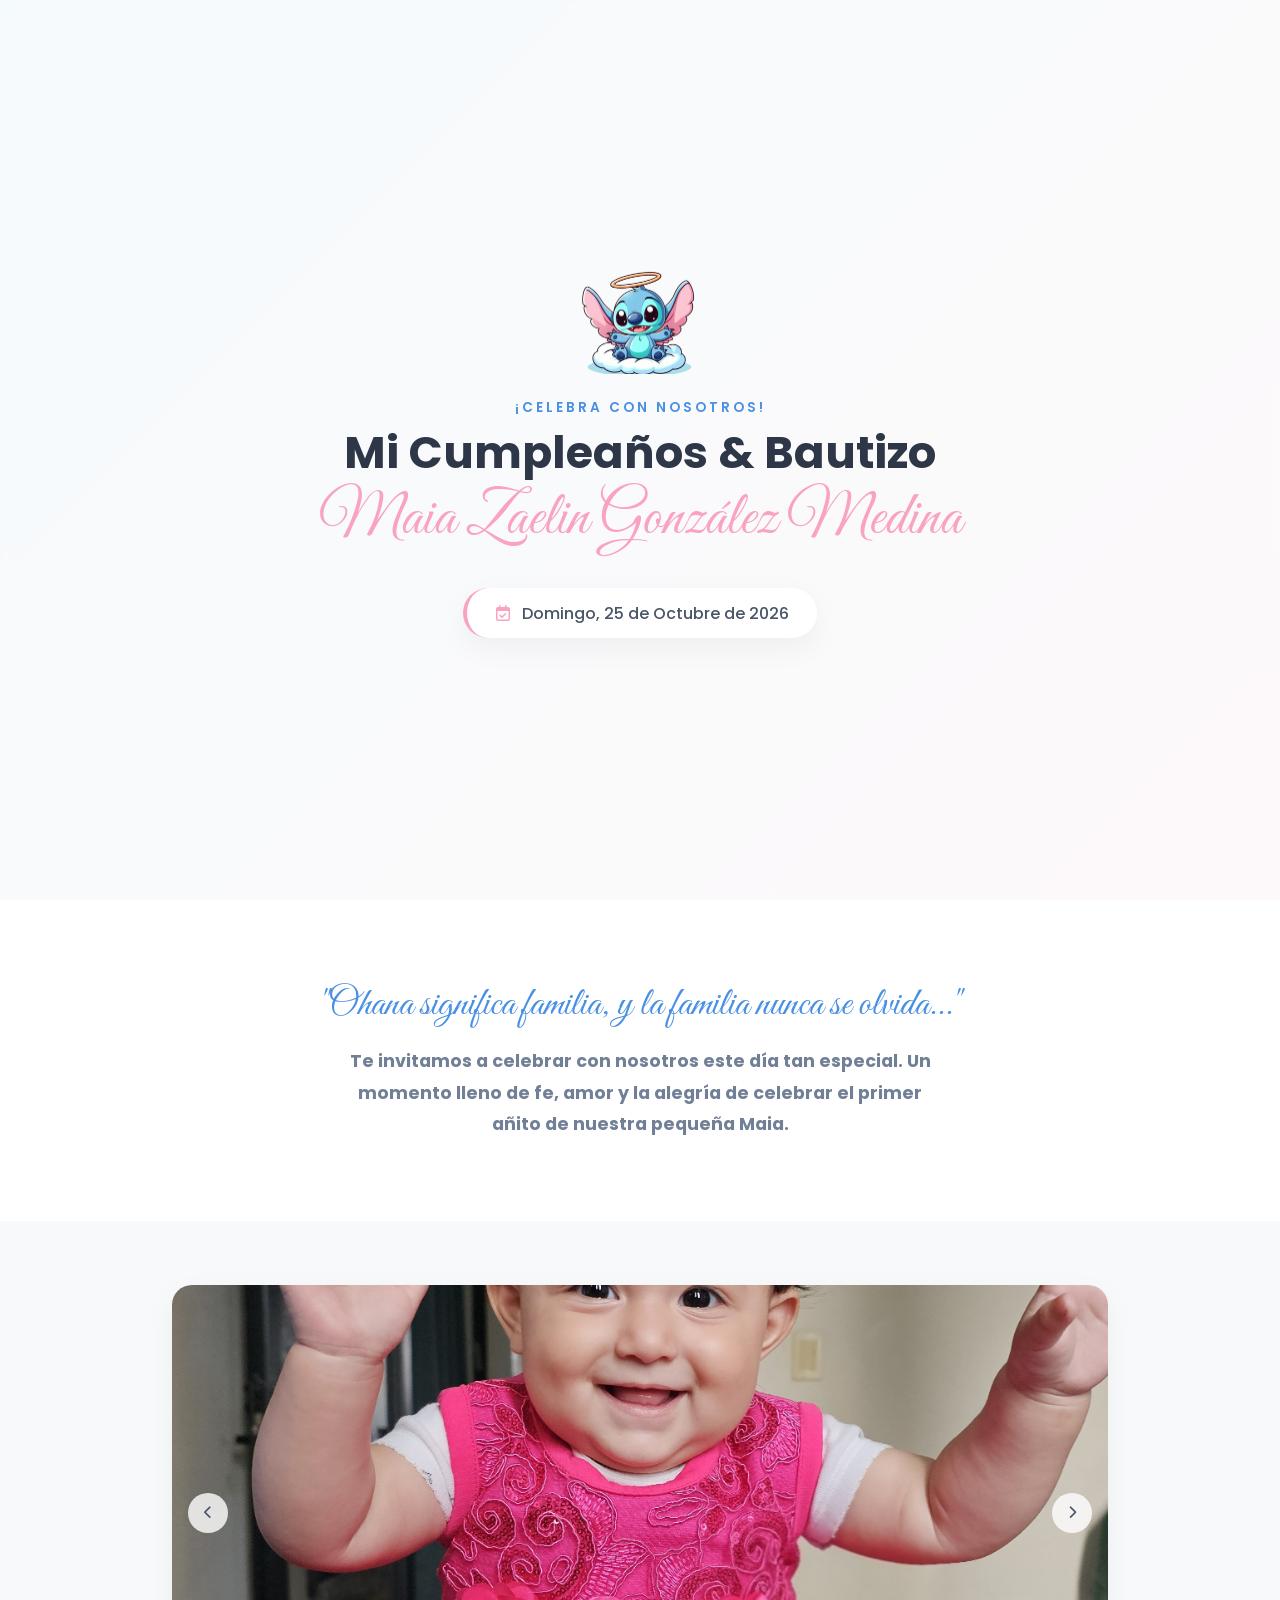
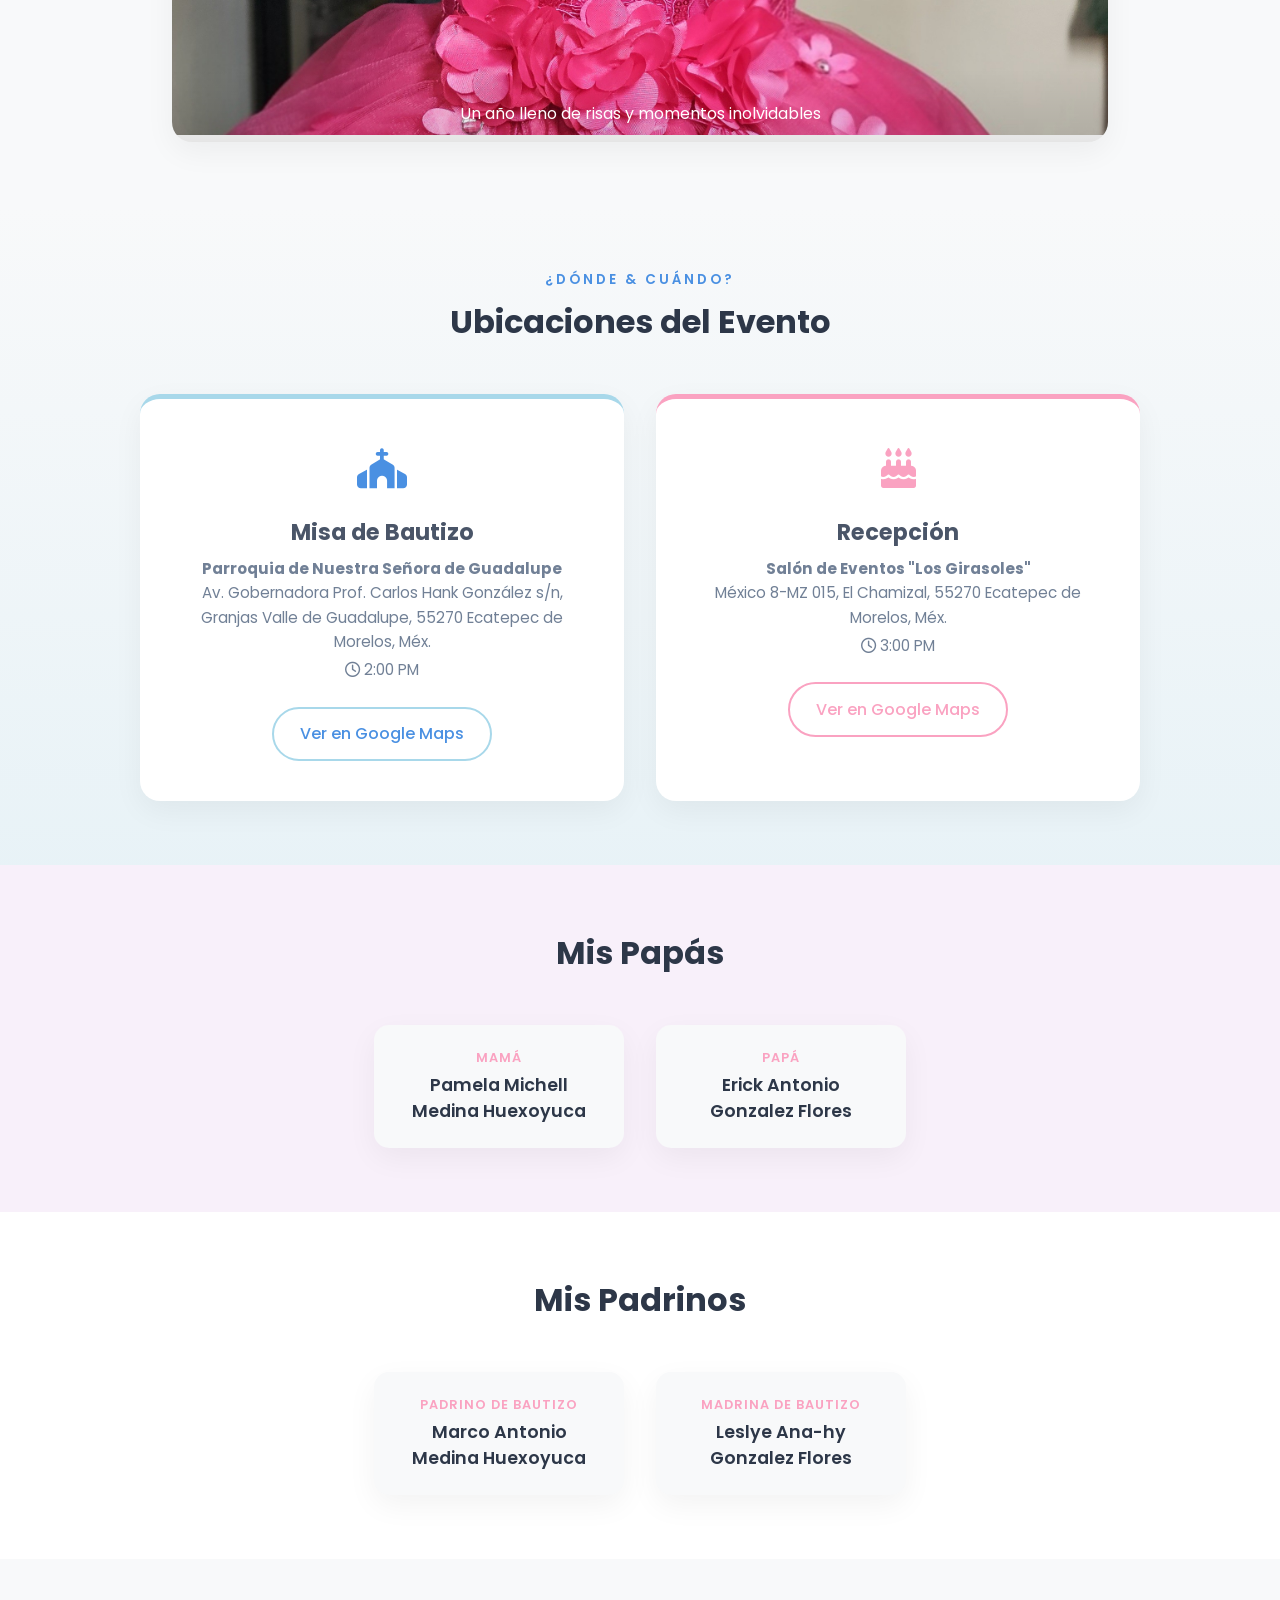
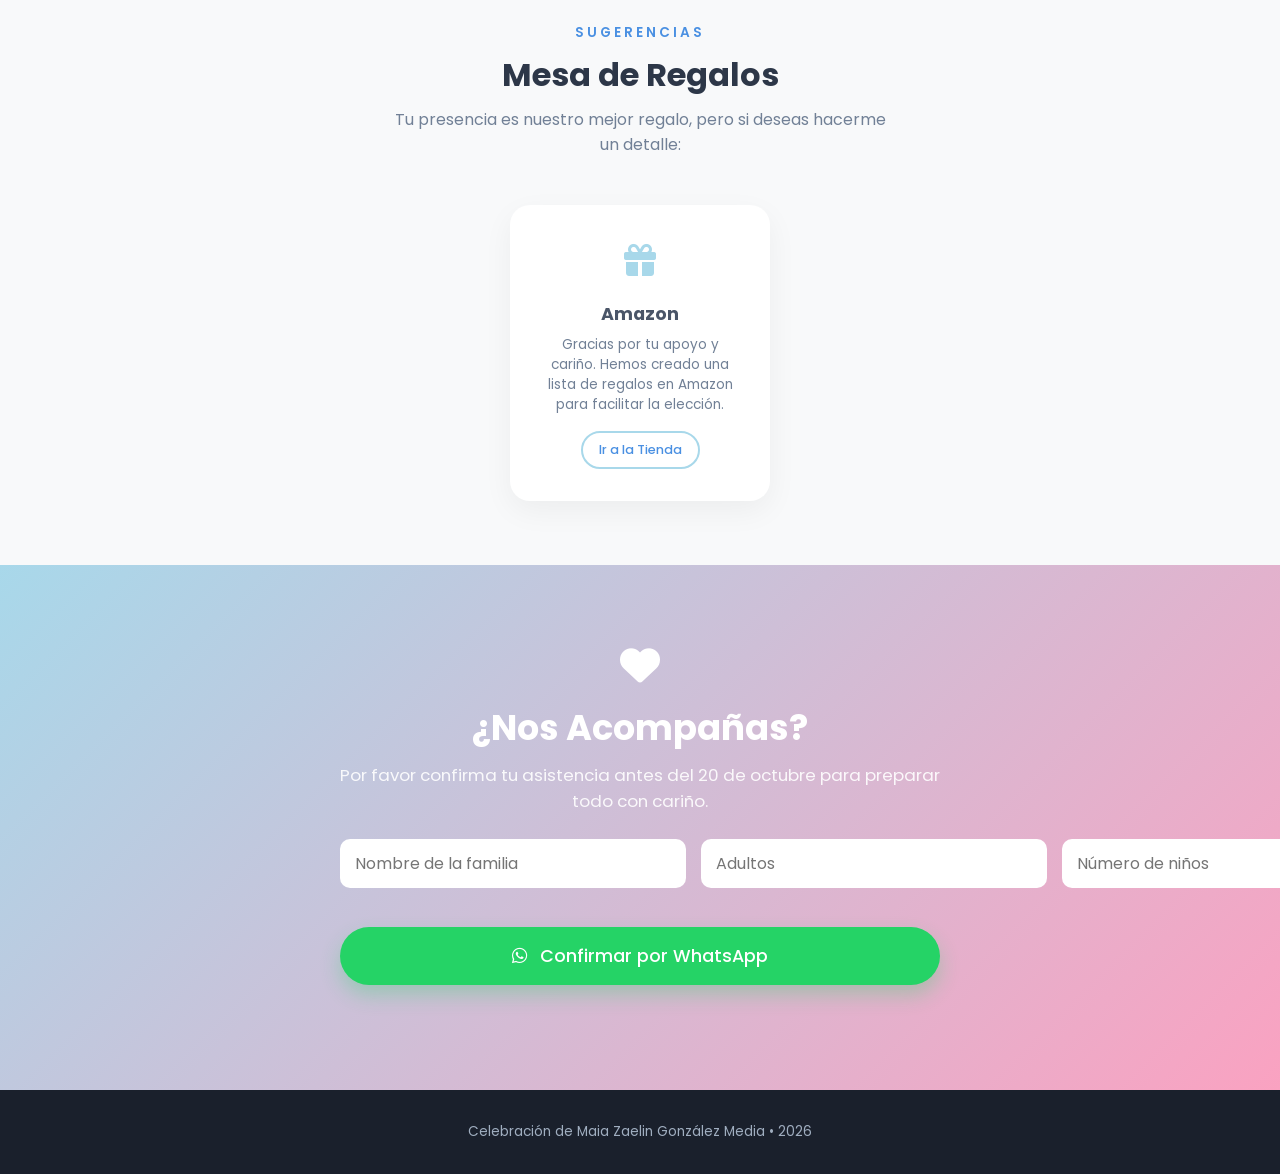
==== commit 866bb57c: "Se corrigio el campo de nombre de la familia" ====
--- a/index.html
+++ b/index.html
@@ -221,11 +221,13 @@
           preparar todo con cariño.
         </p>
         
-        <form id="form-whatsapp" style="display: flex; flex-direction: column; gap: 15px; margin: 25px 0;">
+  <form id="form-whatsapp" style="display: flex; flex-direction: column; gap: 15px; margin: 25px 0;">
           <!-- Nombre de la Familia -->
-          <input type="text" id="nombre-familia" placeholder="Nombre de la familia" required style="padding: 12px 15px; border-radius: 10px; border: none; outline: none; font-family: 'Poppins', sans-serif; font-size: 1rem; width: 59%; margin-left: 5rem;" />
+  <div class="fila-formulario">
+    <div class="campo">
+          <input type="text" id="nombre-familia" placeholder="Nombre de la familia" required style="padding: 12px 15px; border-radius: 10px; border: none; outline: none; font-family: 'Poppins', sans-serif; font-size: 1rem;" />
+</div>
           <!-- Asistentes divididos -->
-          <div class="fila-formulario">
   <div class="campo">
     <input type="number" id="adultos" name="adultos"  id="adultos" placeholder="Adultos" required style="padding: 12px 15px; border-radius: 10px; border: none; outline: none; font-family: 'Poppins', sans-serif; font-size: 1rem;">
   </div>
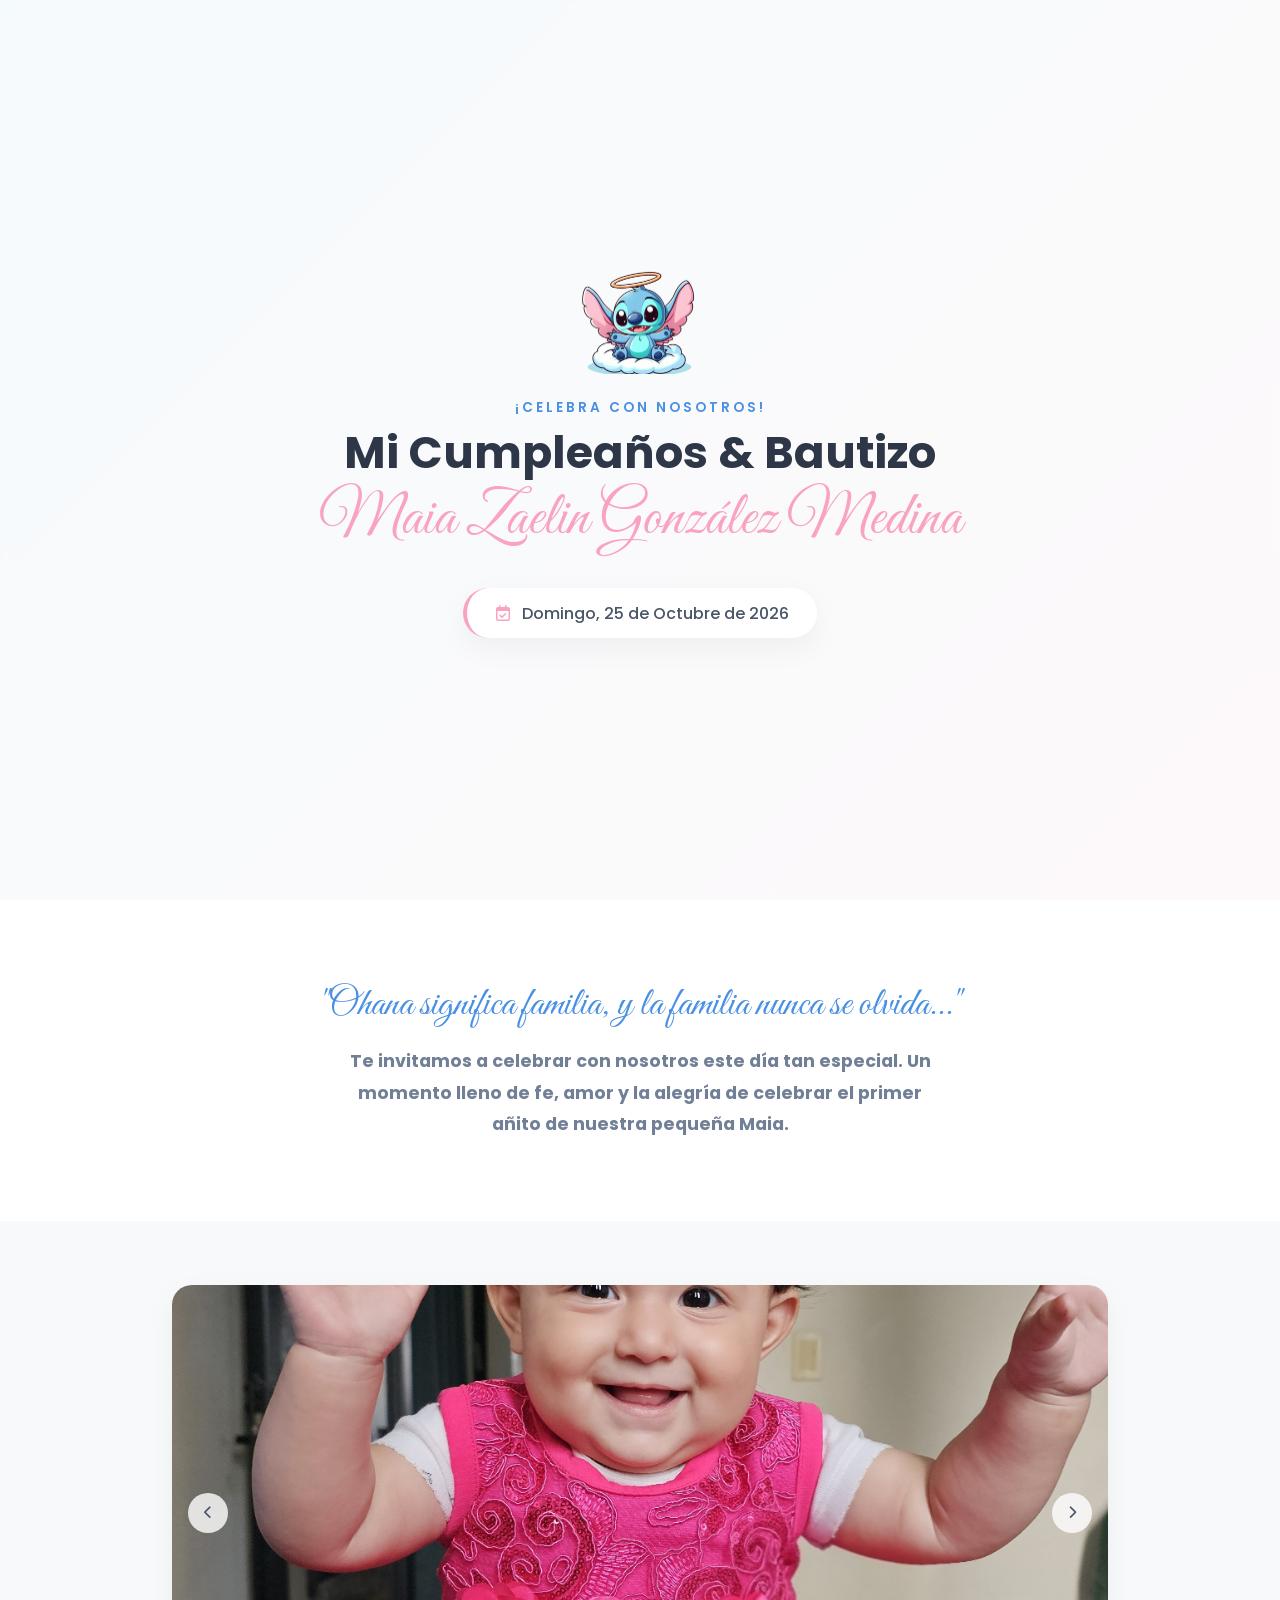
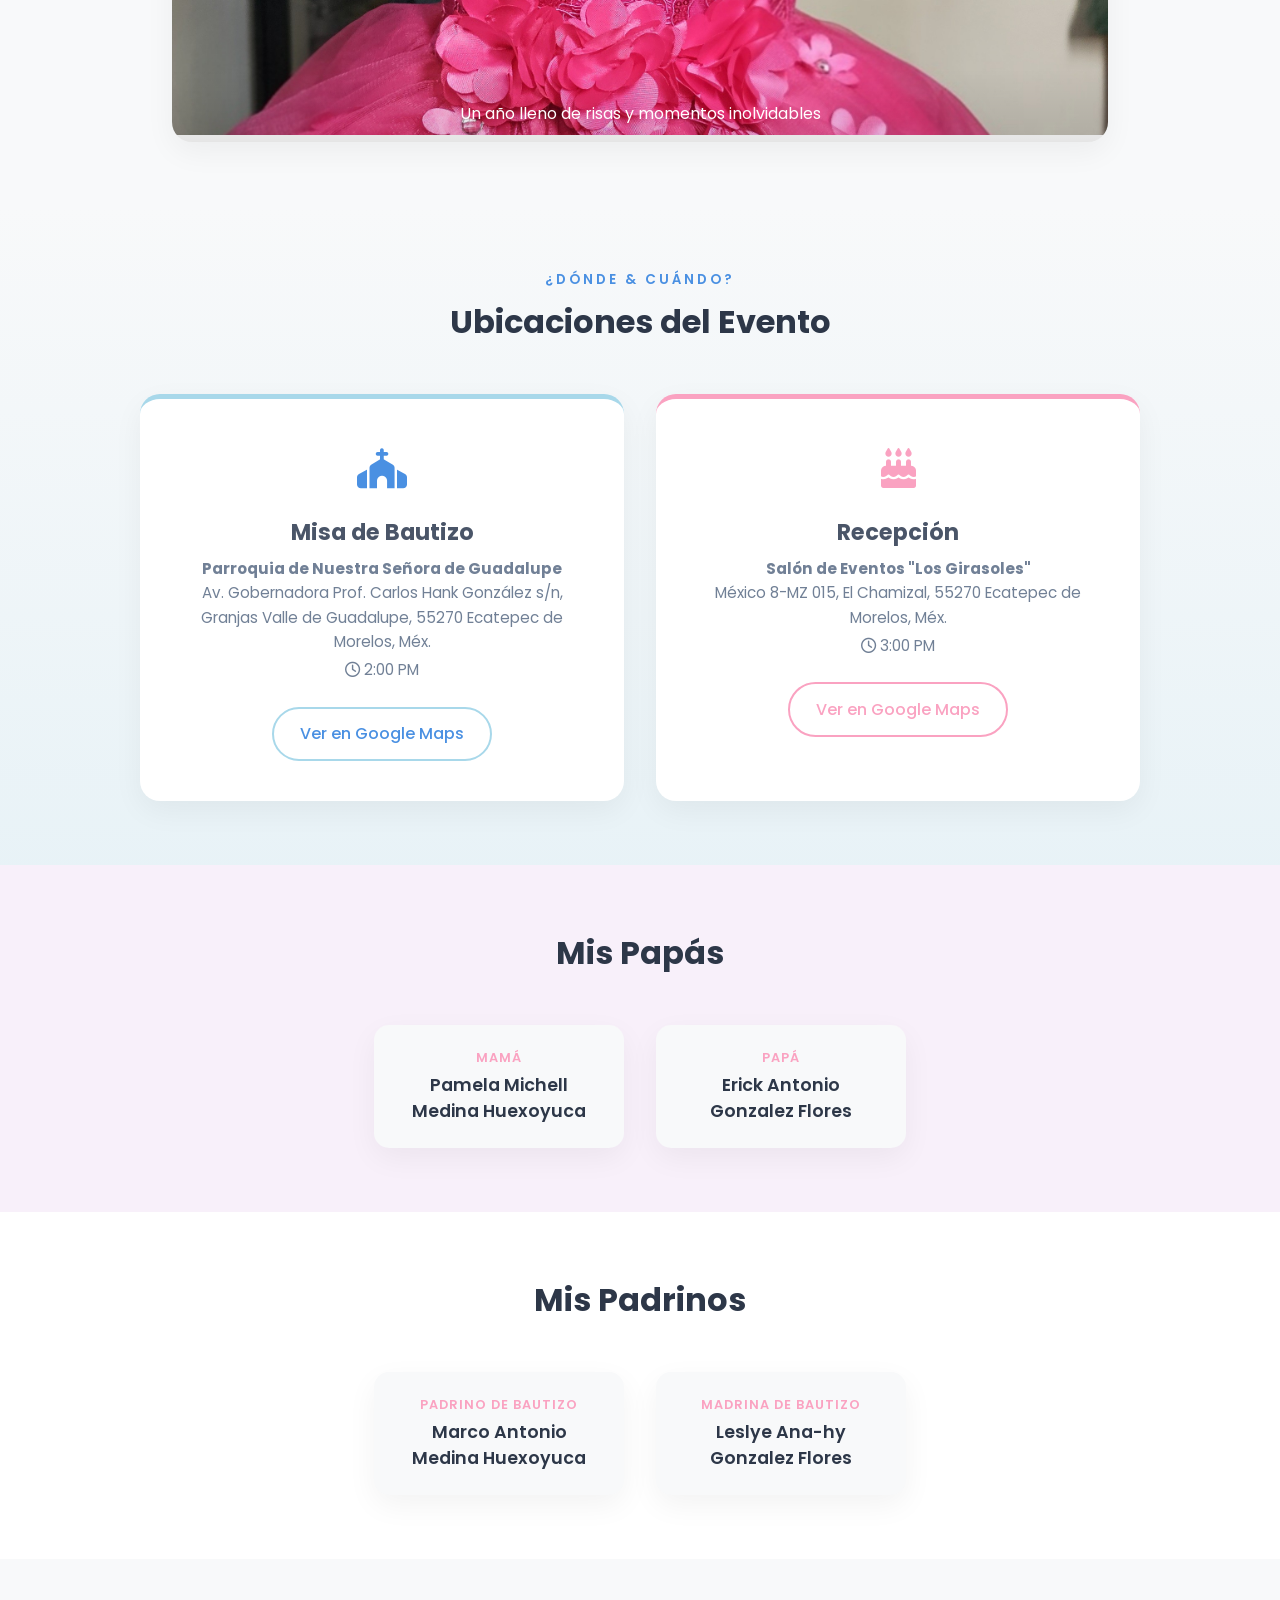
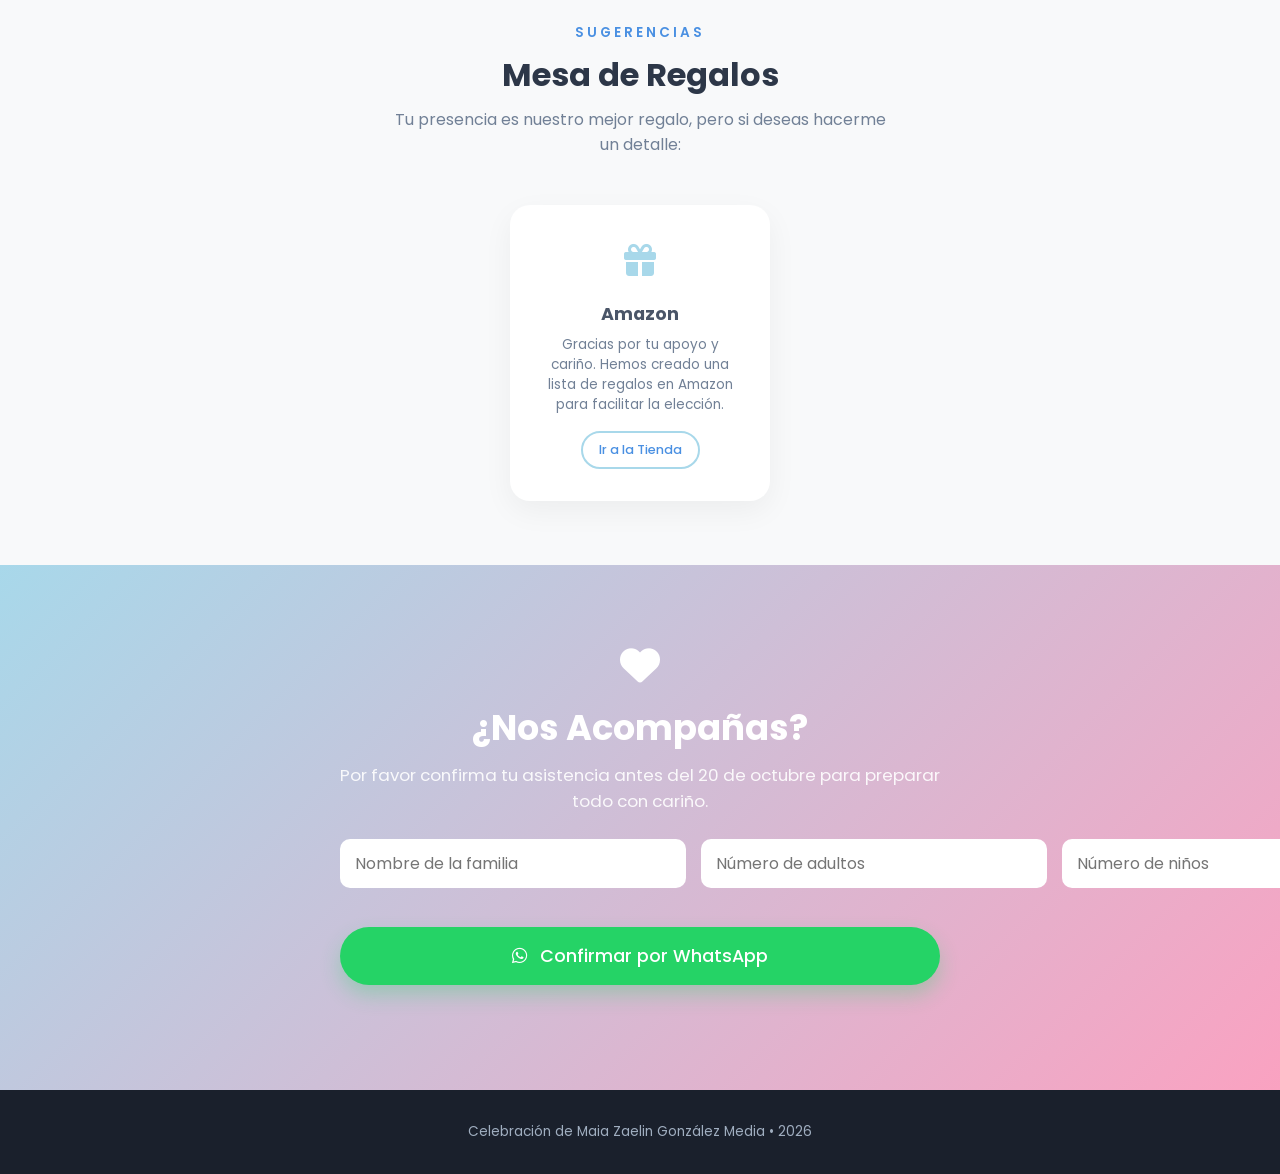
==== commit 18ceb978: "se corrigieron detalles" ====
--- a/index.html
+++ b/index.html
@@ -223,17 +223,18 @@
         
   <form id="form-whatsapp" style="display: flex; flex-direction: column; gap: 15px; margin: 25px 0;">
           <!-- Nombre de la Familia -->
-  <div class="fila-formulario">
-    <div class="campo">
-          <input type="text" id="nombre-familia" placeholder="Nombre de la familia" required style="padding: 12px 15px; border-radius: 10px; border: none; outline: none; font-family: 'Poppins', sans-serif; font-size: 1rem;" />
-</div>
-          <!-- Asistentes divididos -->
-  <div class="campo">
-    <input type="number" id="adultos" name="adultos"  id="adultos" placeholder="Adultos" required style="padding: 12px 15px; border-radius: 10px; border: none; outline: none; font-family: 'Poppins', sans-serif; font-size: 1rem;">
+      <div class="fila-formulario">
+        <div class="campo">
+              <input type="text" id="nombre-familia" placeholder="Nombre de la familia" required style="padding: 12px 15px; border-radius: 10px; border: none; outline: none; font-family: 'Poppins', sans-serif; font-size: 1rem;" />
+    </div>
+              <!-- Asistentes divididos -->
+      <div class="campo">
+        <input type="number" id="adultos" name="adultos"  id="adultos" placeholder="Número de adultos" required style="padding: 12px 15px; border-radius: 10px; border: none; outline: none; font-family: 'Poppins', sans-serif; font-size: 1rem;">
+      </div>
+      <div class="campo seccion-ninos">
+        <input type="number" id="ninos" name="ninos" placeholder="Número de niños" required style="padding: 12px 15px; border-radius: 10px; border: none; outline: none; font-family: 'Poppins', sans-serif; font-size: 1rem;">
   </div>
-  <div class="campo seccion-ninos">
-    <input type="number" id="ninos" name="ninos" placeholder="Número de niños" required style="padding: 12px 15px; border-radius: 10px; border: none; outline: none; font-family: 'Poppins', sans-serif; font-size: 1rem;">
-  </div>
+  
 </div>          
           <!-- Botón de WhatsApp integrado al formulario para validar campos -->
           <button type="submit" class="btn btn-whatsapp" style="border: none; cursor: pointer; width: 100%; justify-content: center; font-family: 'Poppins', sans-serif;">
@@ -261,7 +262,7 @@
         const adultos = document.getElementById("adultos").value;
         const ninos = document.getElementById("ninos").value;
 
-        let texto = `¡Hola! Confirmo con mucho gusto la asistencia de la familia ${familia} al cumpleaños y bautizo de Maia Zaelin 🐾💖.\n\n`;
+        let texto = `¡Hola! Confirmo con mucho gusto la asistencia de la familia ${familia} al cumpleaños y bautizo de Maia Zaelin.\n\n`;
         texto += `Adultos: ${adultos}\n`;
         texto += `Niños: ${ninos}`;
         
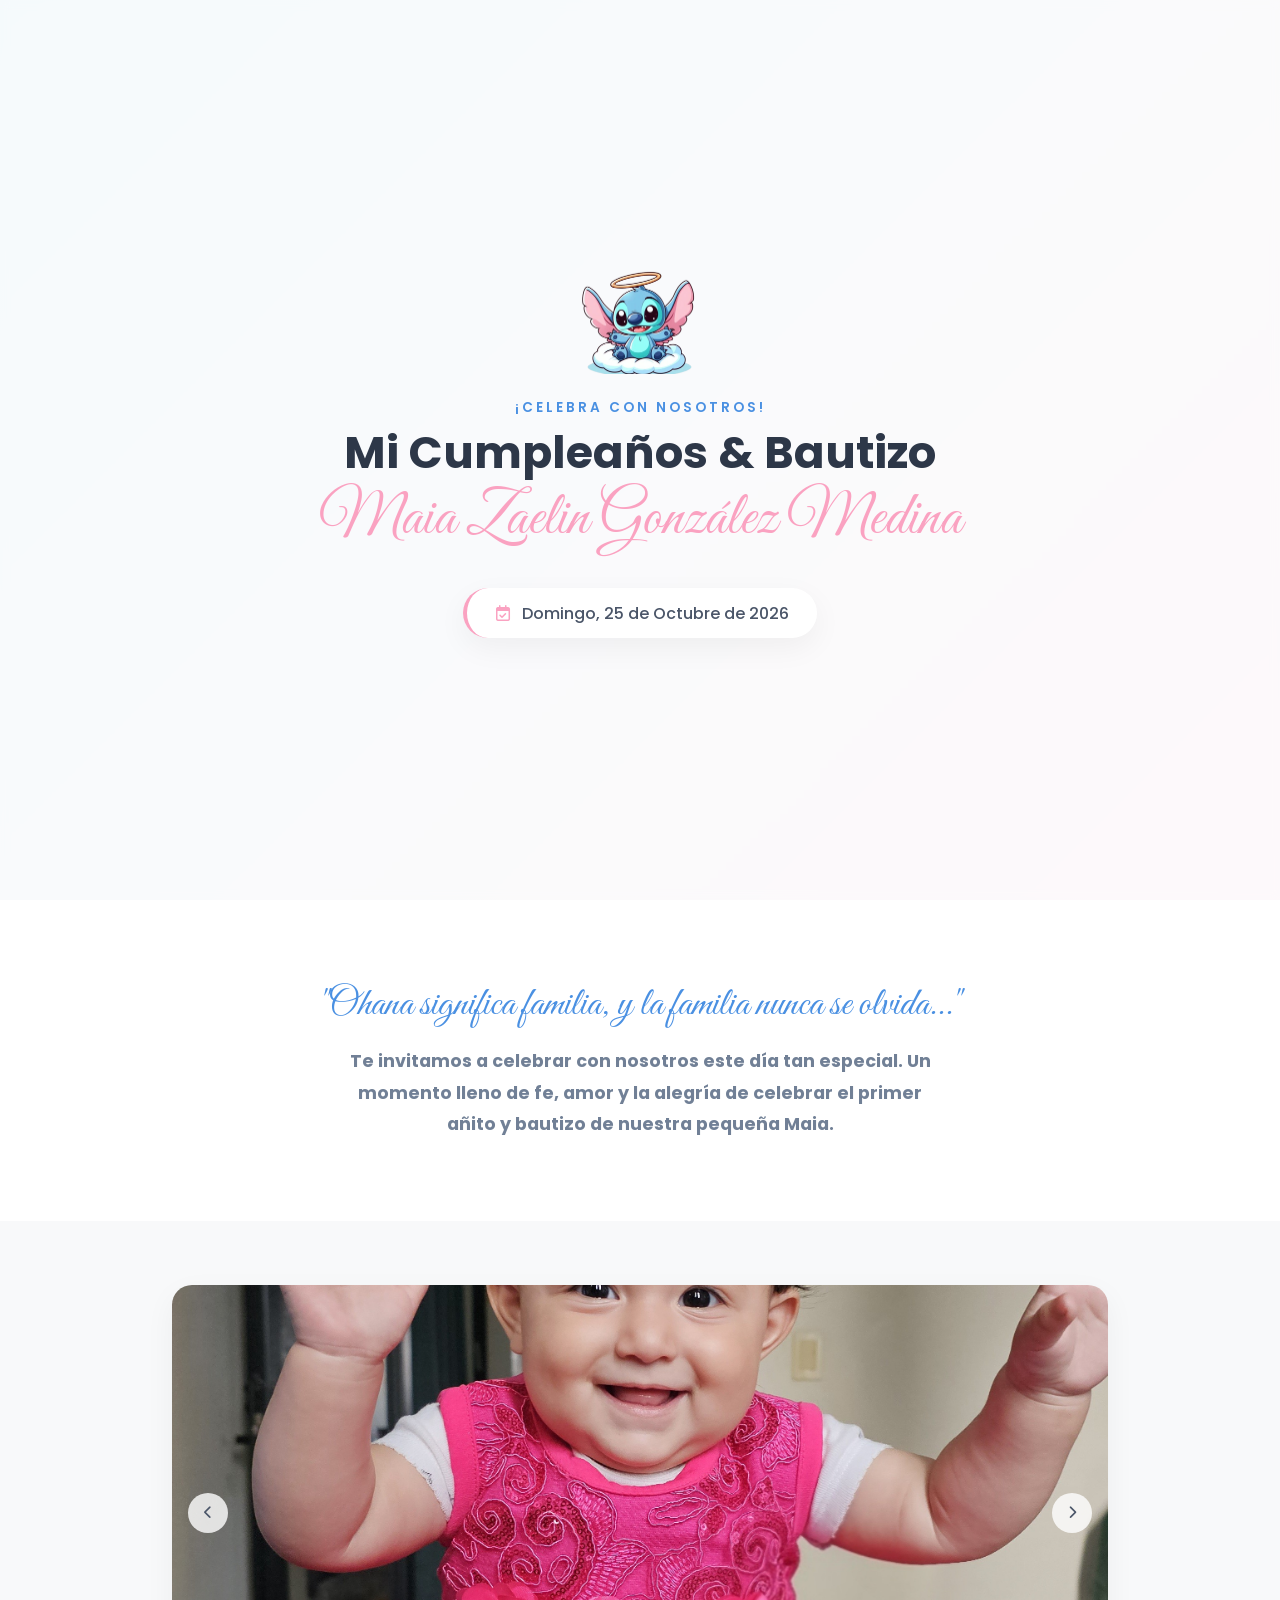
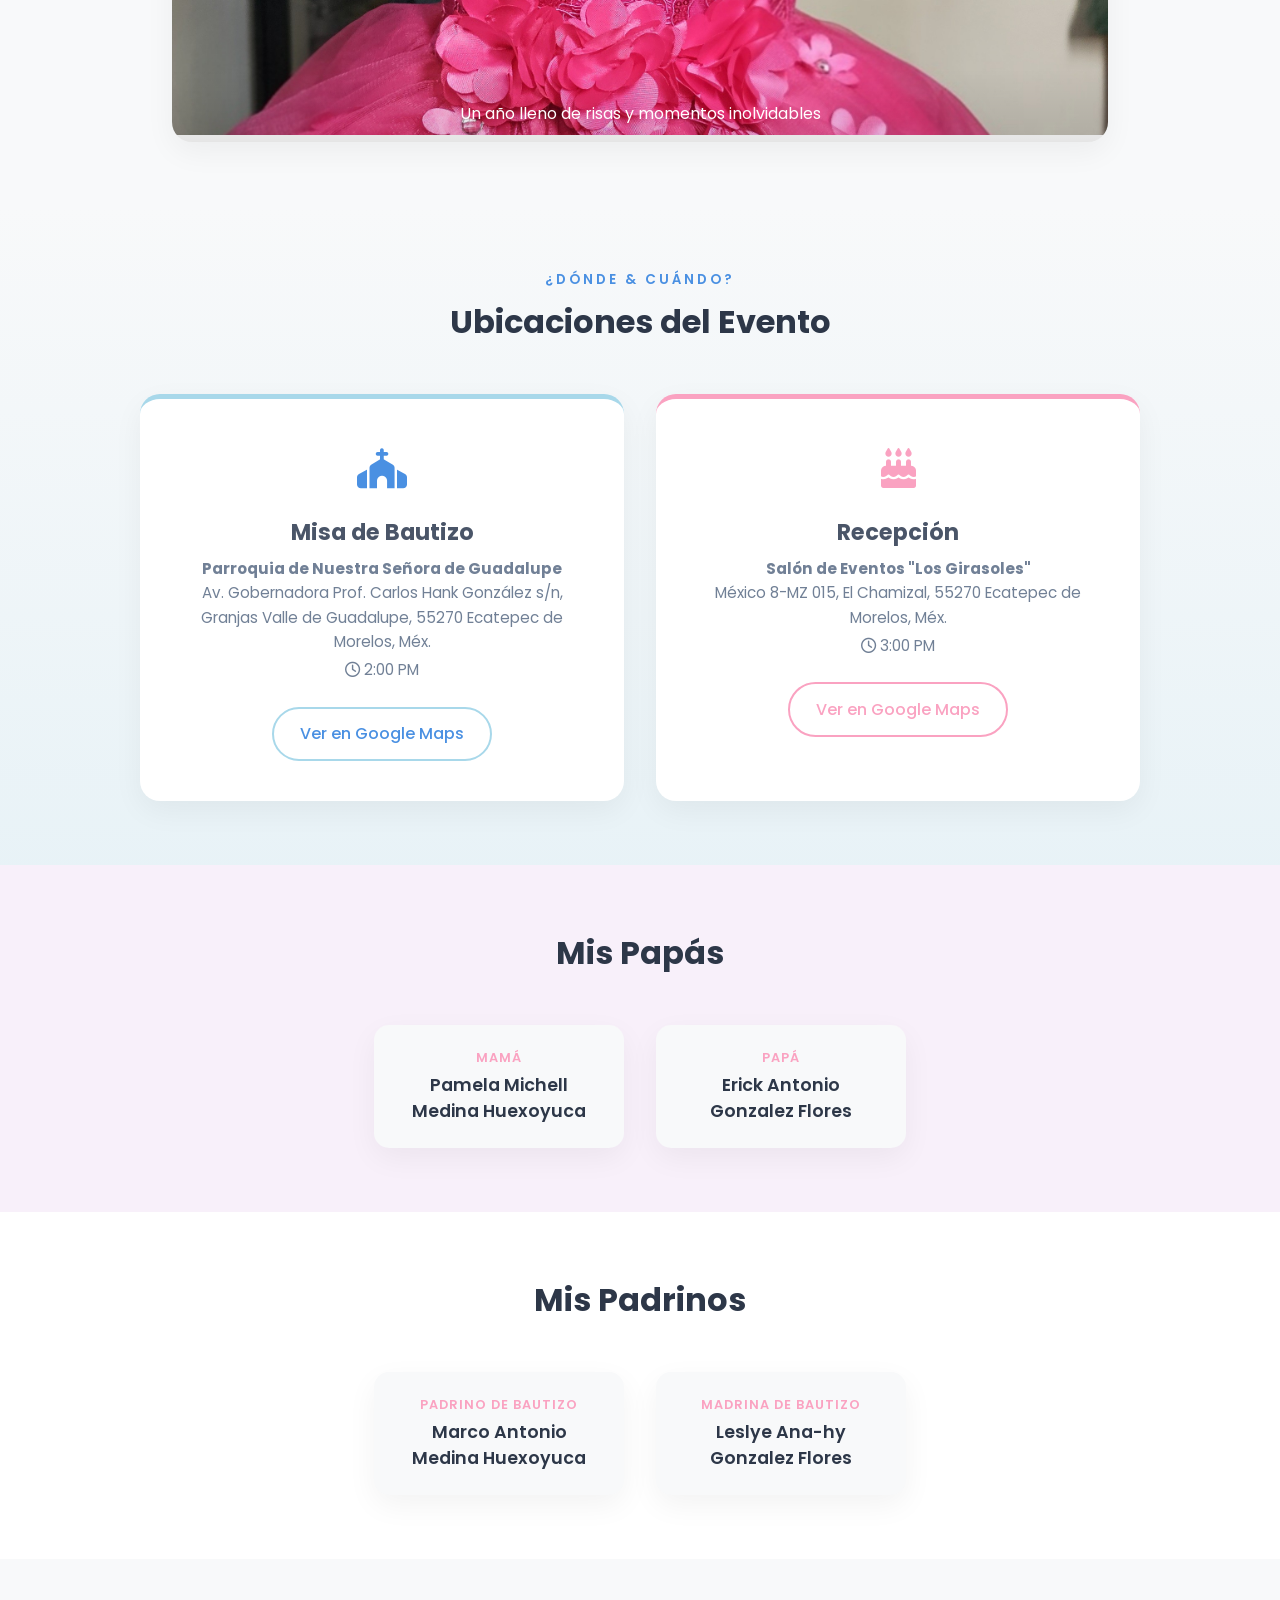
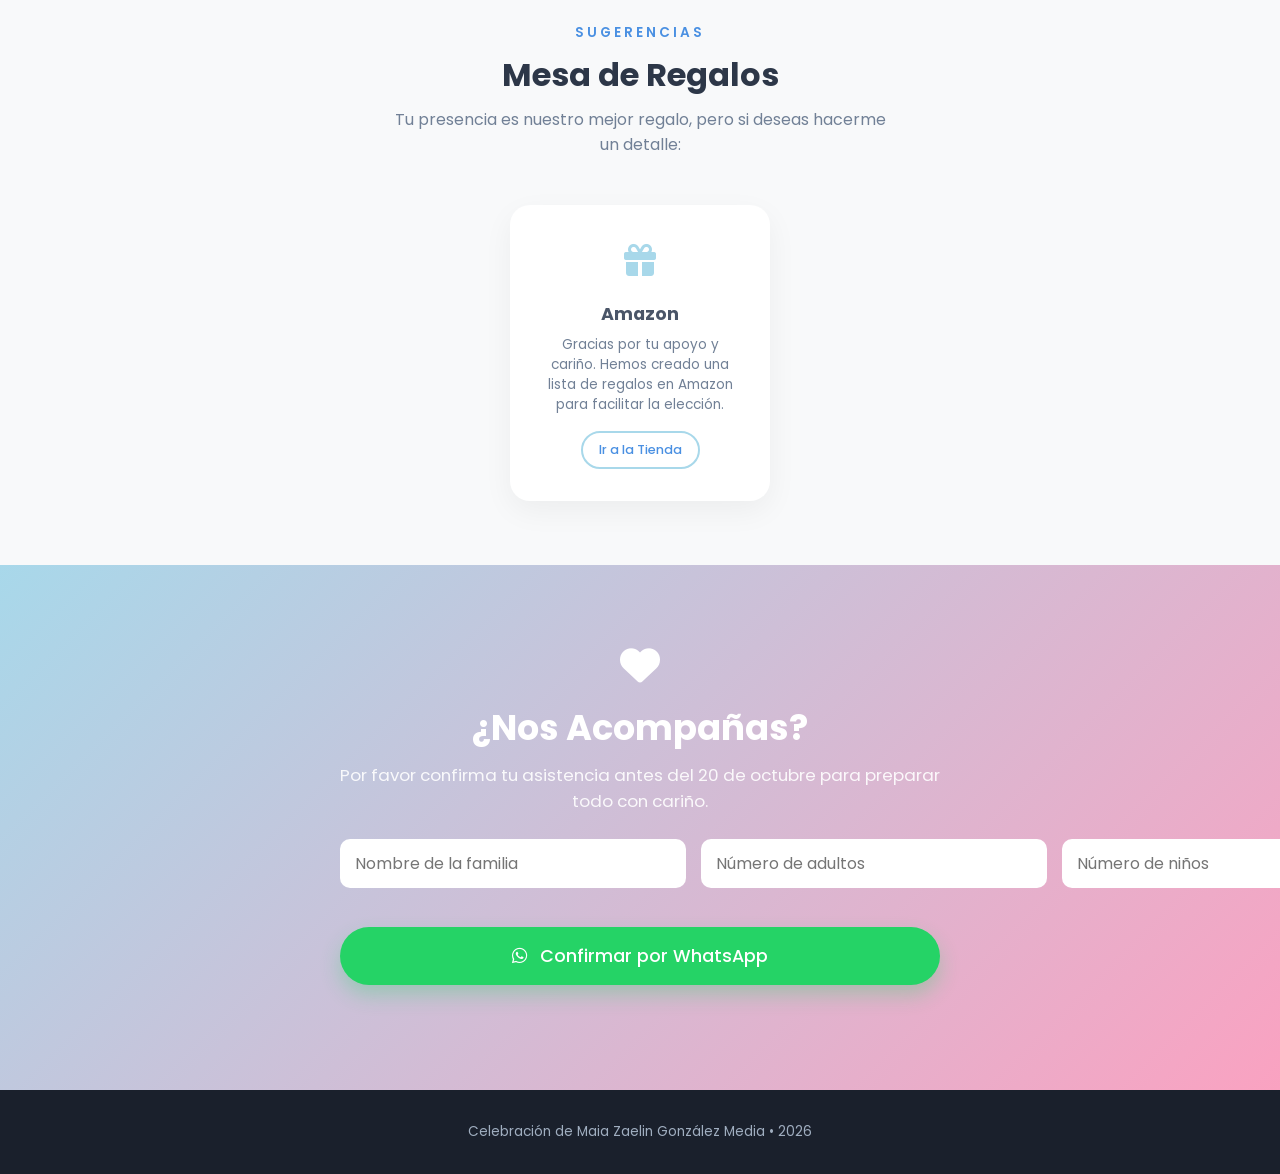
==== commit 7b9af9c6: "Se agrego bautizo en la presentacion" ====
--- a/index.html
+++ b/index.html
@@ -59,7 +59,7 @@
         </p>
         <h2 class="message-text">
           Te invitamos a celebrar con nosotros este día tan especial. Un momento
-          lleno de fe, amor y la alegría de celebrar el primer añito de nuestra
+          lleno de fe, amor y la alegría de celebrar el primer añito y bautizo de nuestra
           pequeña Maia.
         </h2>
       </div>
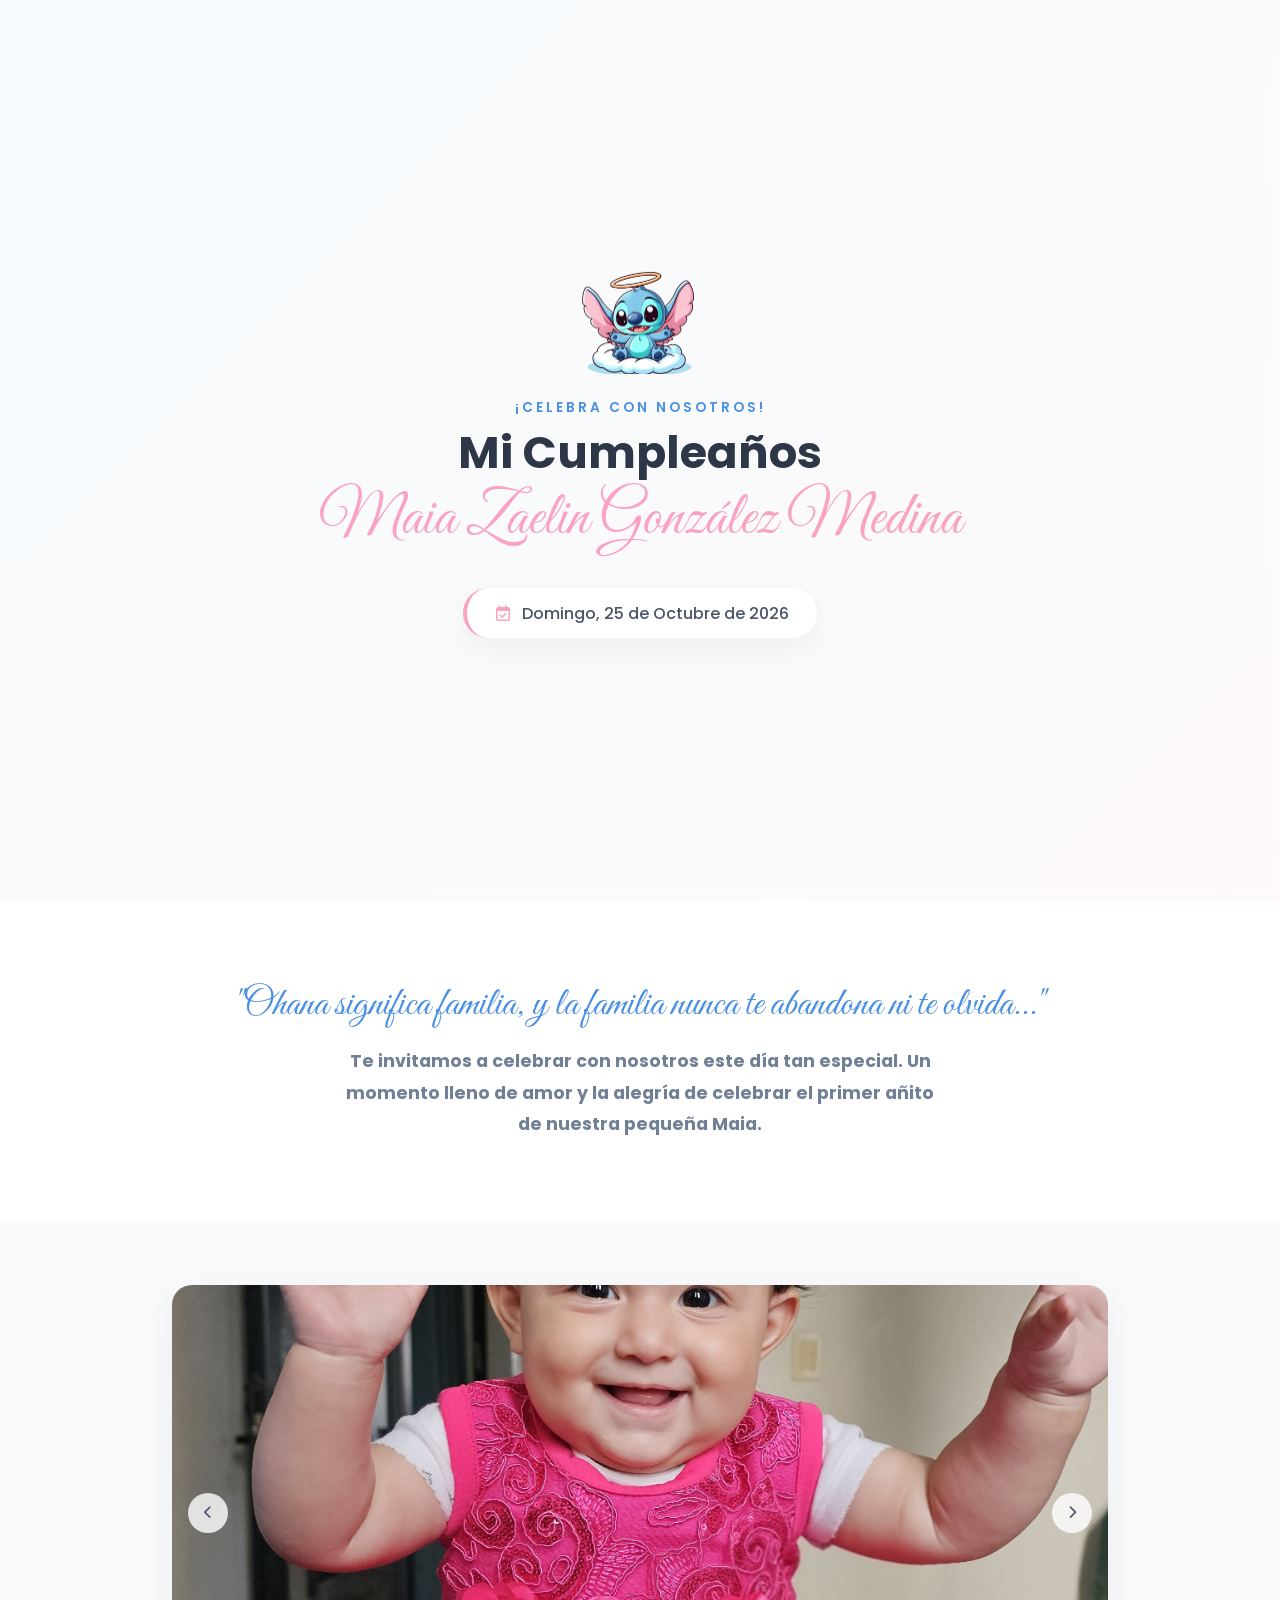
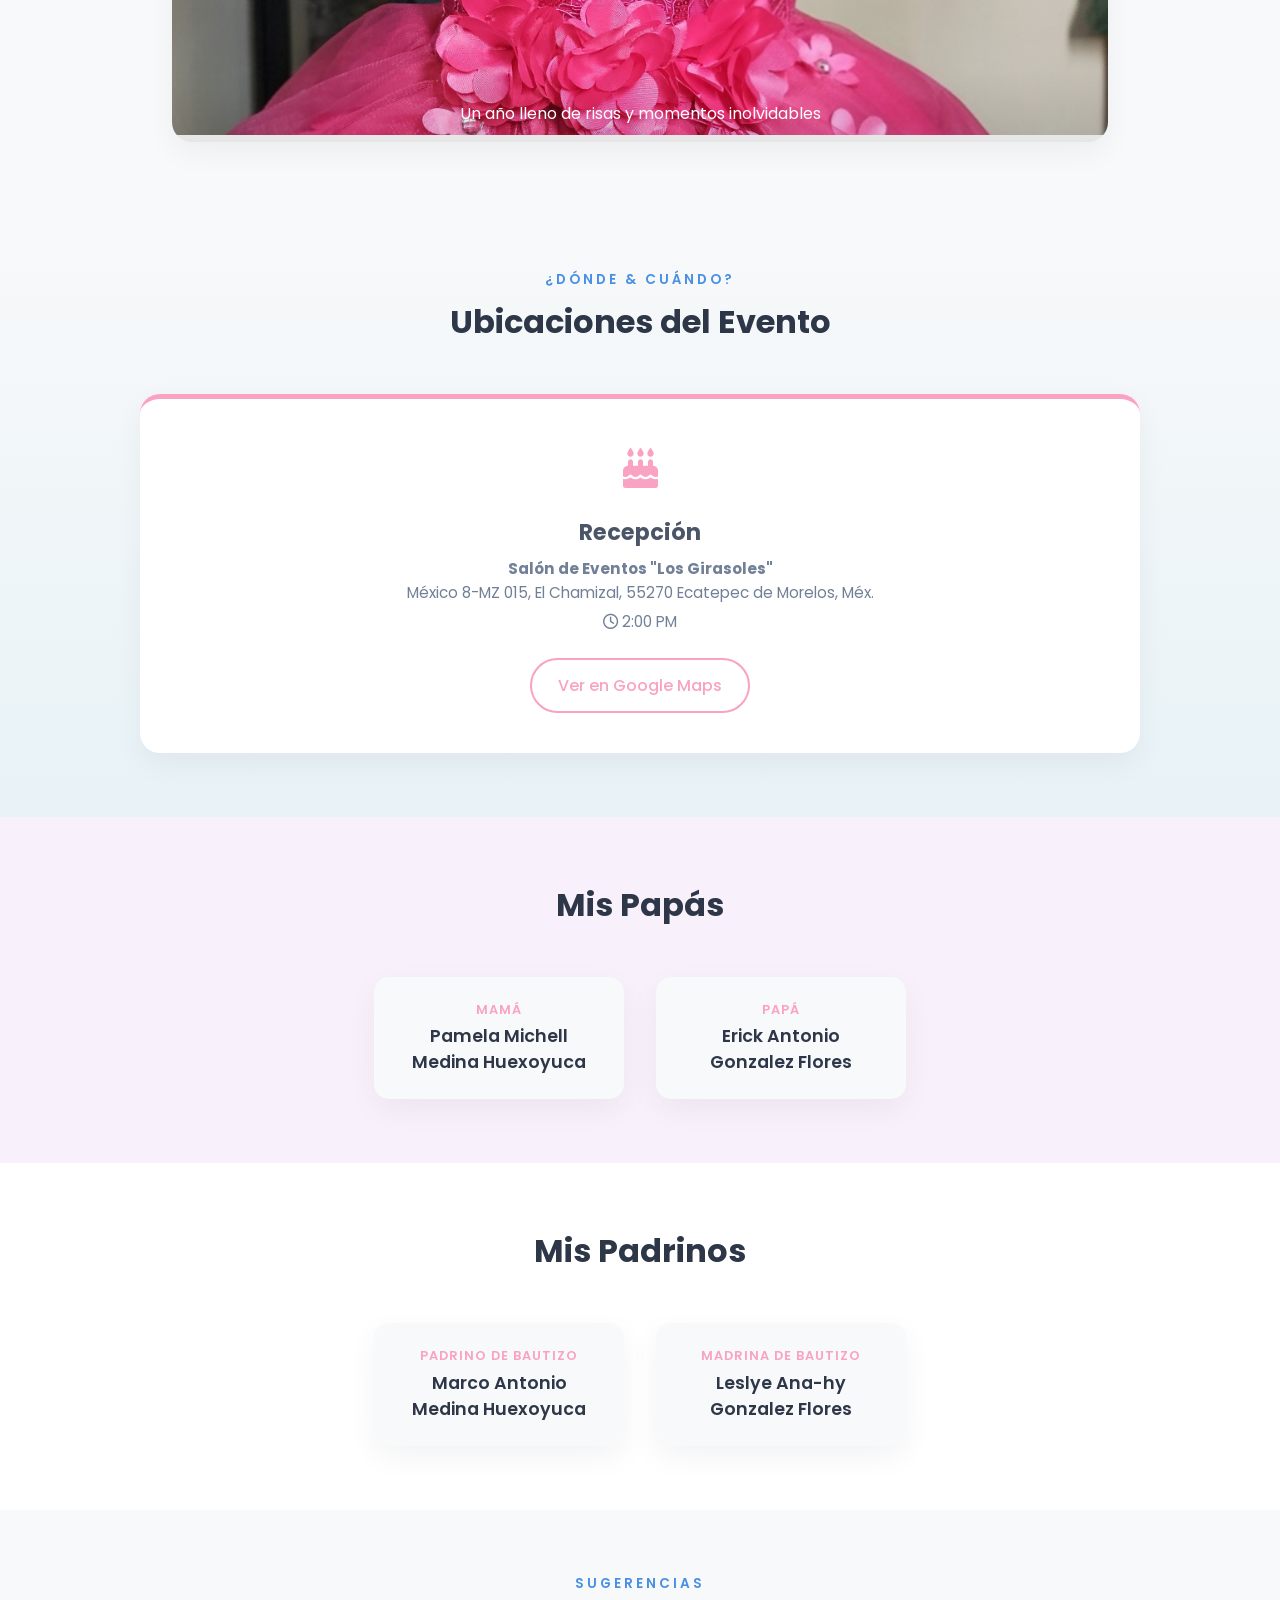
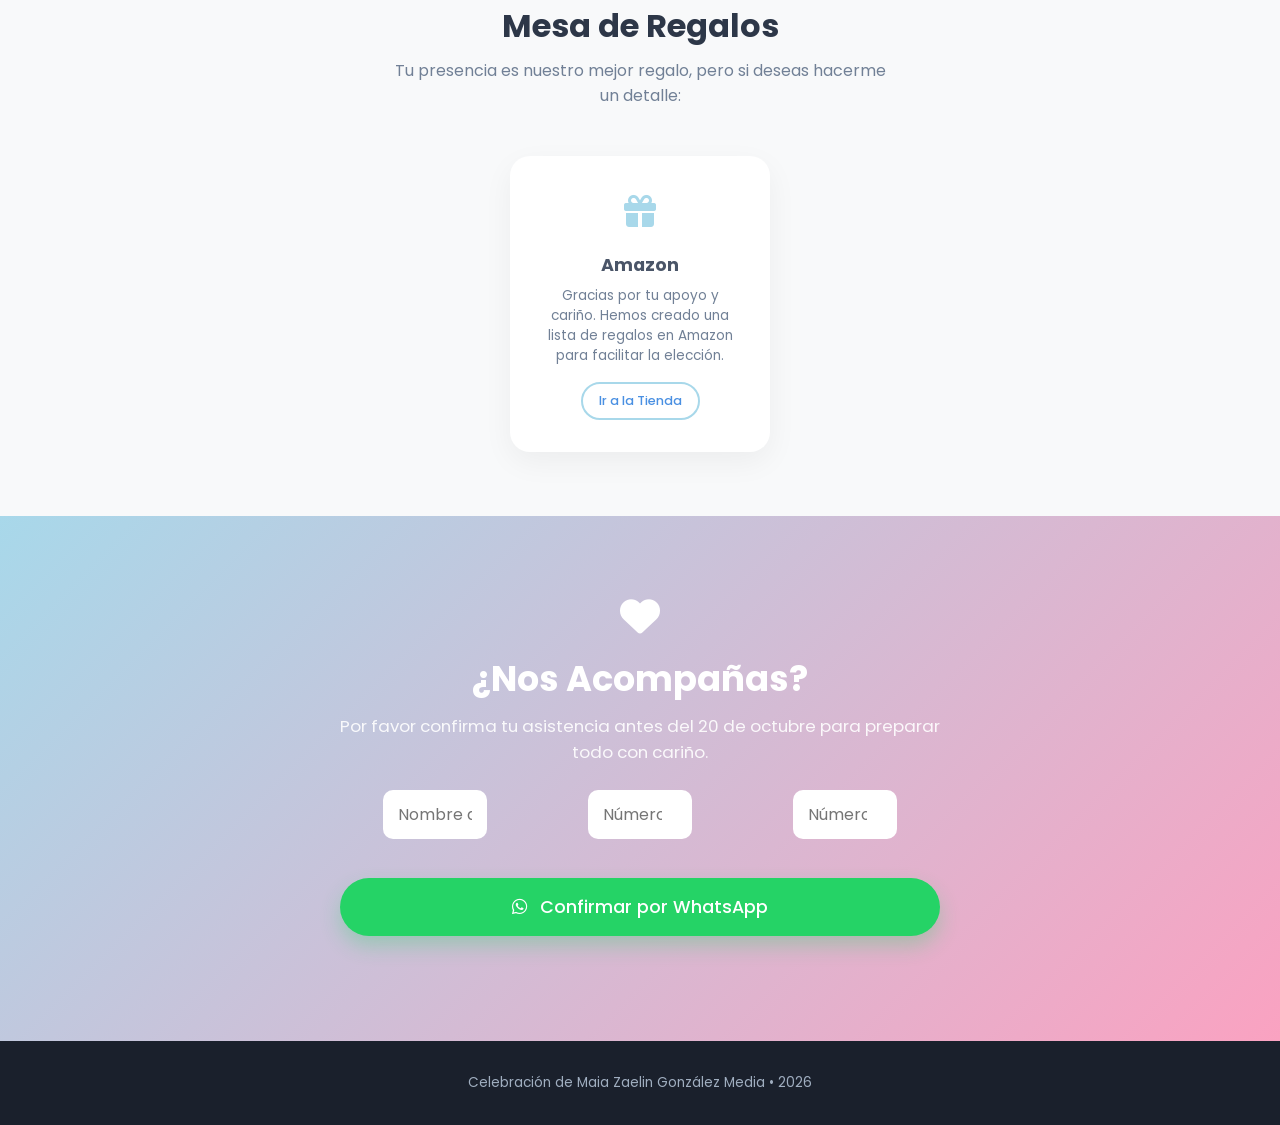
==== commit cdd8bffc: "Se quito todo lo referente al bautizo" ====
--- a/index.html
+++ b/index.html
@@ -38,7 +38,7 @@
         </div>
         <p class="subtitle-tag">¡Celebra con nosotros!</p>
         <h1 class="main-title">
-          Mi Cumpleaños & Bautizo
+          Mi Cumpleaños
           <span>Maia Zaelin González Medina</span>
         </h1>
         <div class="event-date-badge">
@@ -55,11 +55,11 @@
     <section class="message-section">
       <div class="reveal">
         <p class="script-quote">
-          "Ohana significa familia, y la familia nunca se olvida..."
+          "Ohana significa familia, y la familia nunca te abandona ni te olvida..."
         </p>
         <h2 class="message-text">
           Te invitamos a celebrar con nosotros este día tan especial. Un momento
-          lleno de fe, amor y la alegría de celebrar el primer añito y bautizo de nuestra
+          lleno de amor y la alegría de celebrar el primer añito de nuestra
           pequeña Maia.
         </h2>
       </div>
@@ -106,7 +106,7 @@
       </div>
       <div class="cards-grid">
         <!-- Misa -->
-        <div class="location-card reveal">
+        <!-- <div class="location-card reveal">
           <div class="card-icon"><i class="fa-solid fa-church"></i></div>
           <h3 class="card-title">Misa de Bautizo</h3>
           <p class="card-info">
@@ -121,7 +121,7 @@
             class="btn btn-outline"
             >Ver en Google Maps</a
           >
-        </div>
+        </div> -->
         <!-- Salón -->
         <div class="location-card salon reveal">
           <div class="card-icon"><i class="fa-solid fa-cake-candles"></i></div>
@@ -129,7 +129,7 @@
           <p class="card-info">
             <strong>Salón de Eventos "Los Girasoles"</strong><br />
             México 8-MZ 015, El Chamizal, 55270 Ecatepec de Morelos, Méx.<br />
-            <i class="fa-regular fa-clock" style="margin-top: 8px"></i> 3:00 PM
+            <i class="fa-regular fa-clock" style="margin-top: 8px"></i> 2:00 PM
           </p>
           <a
             href="https://maps.app.goo.gl/yRsgwu3qnDe6dabdA"
@@ -225,14 +225,14 @@
           <!-- Nombre de la Familia -->
       <div class="fila-formulario">
         <div class="campo">
-              <input type="text" id="nombre-familia" placeholder="Nombre de la familia" required style="padding: 12px 15px; border-radius: 10px; border: none; outline: none; font-family: 'Poppins', sans-serif; font-size: 1rem;" />
+              <input type="text" id="nombre-familia" placeholder="Nombre de la familia" required style="padding: 12px 15px; border-radius: 10px; border: none; outline: none; font-family: 'Poppins', sans-serif; font-size: 1rem; width: 55%;" />
     </div>
               <!-- Asistentes divididos -->
       <div class="campo">
-        <input type="number" id="adultos" name="adultos"  id="adultos" placeholder="Número de adultos" required style="padding: 12px 15px; border-radius: 10px; border: none; outline: none; font-family: 'Poppins', sans-serif; font-size: 1rem;">
+        <input type="number" id="adultos" name="adultos"  id="adultos" placeholder="Número de adultos" required style="padding: 12px 15px; border-radius: 10px; border: none; outline: none; font-family: 'Poppins', sans-serif; font-size: 1rem; width: 55%;">
       </div>
       <div class="campo seccion-ninos">
-        <input type="number" id="ninos" name="ninos" placeholder="Número de niños" required style="padding: 12px 15px; border-radius: 10px; border: none; outline: none; font-family: 'Poppins', sans-serif; font-size: 1rem;">
+        <input type="number" id="ninos" name="ninos" placeholder="Número de niños (1-12 años)" required style="padding: 12px 15px; border-radius: 10px; border: none; outline: none; font-family: 'Poppins', sans-serif; font-size: 1rem; width: 55%;">
   </div>
   
 </div>          
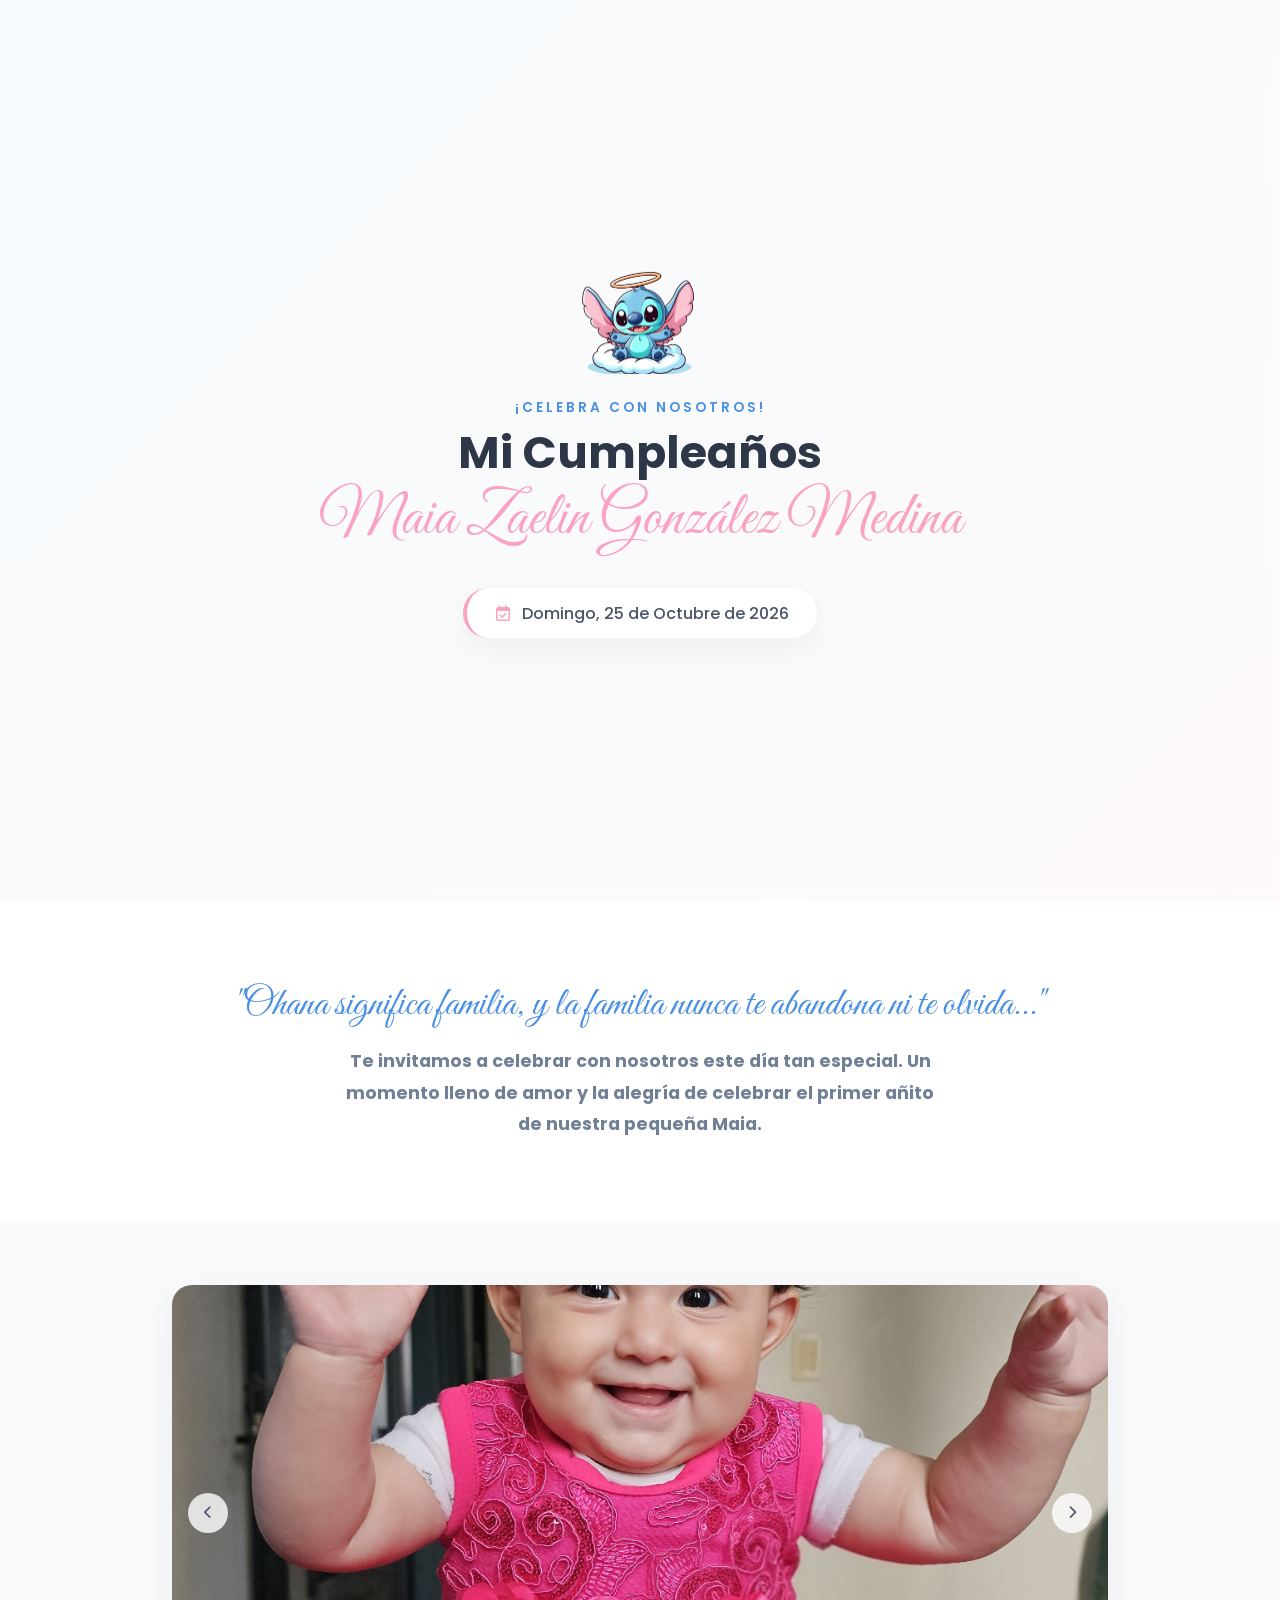
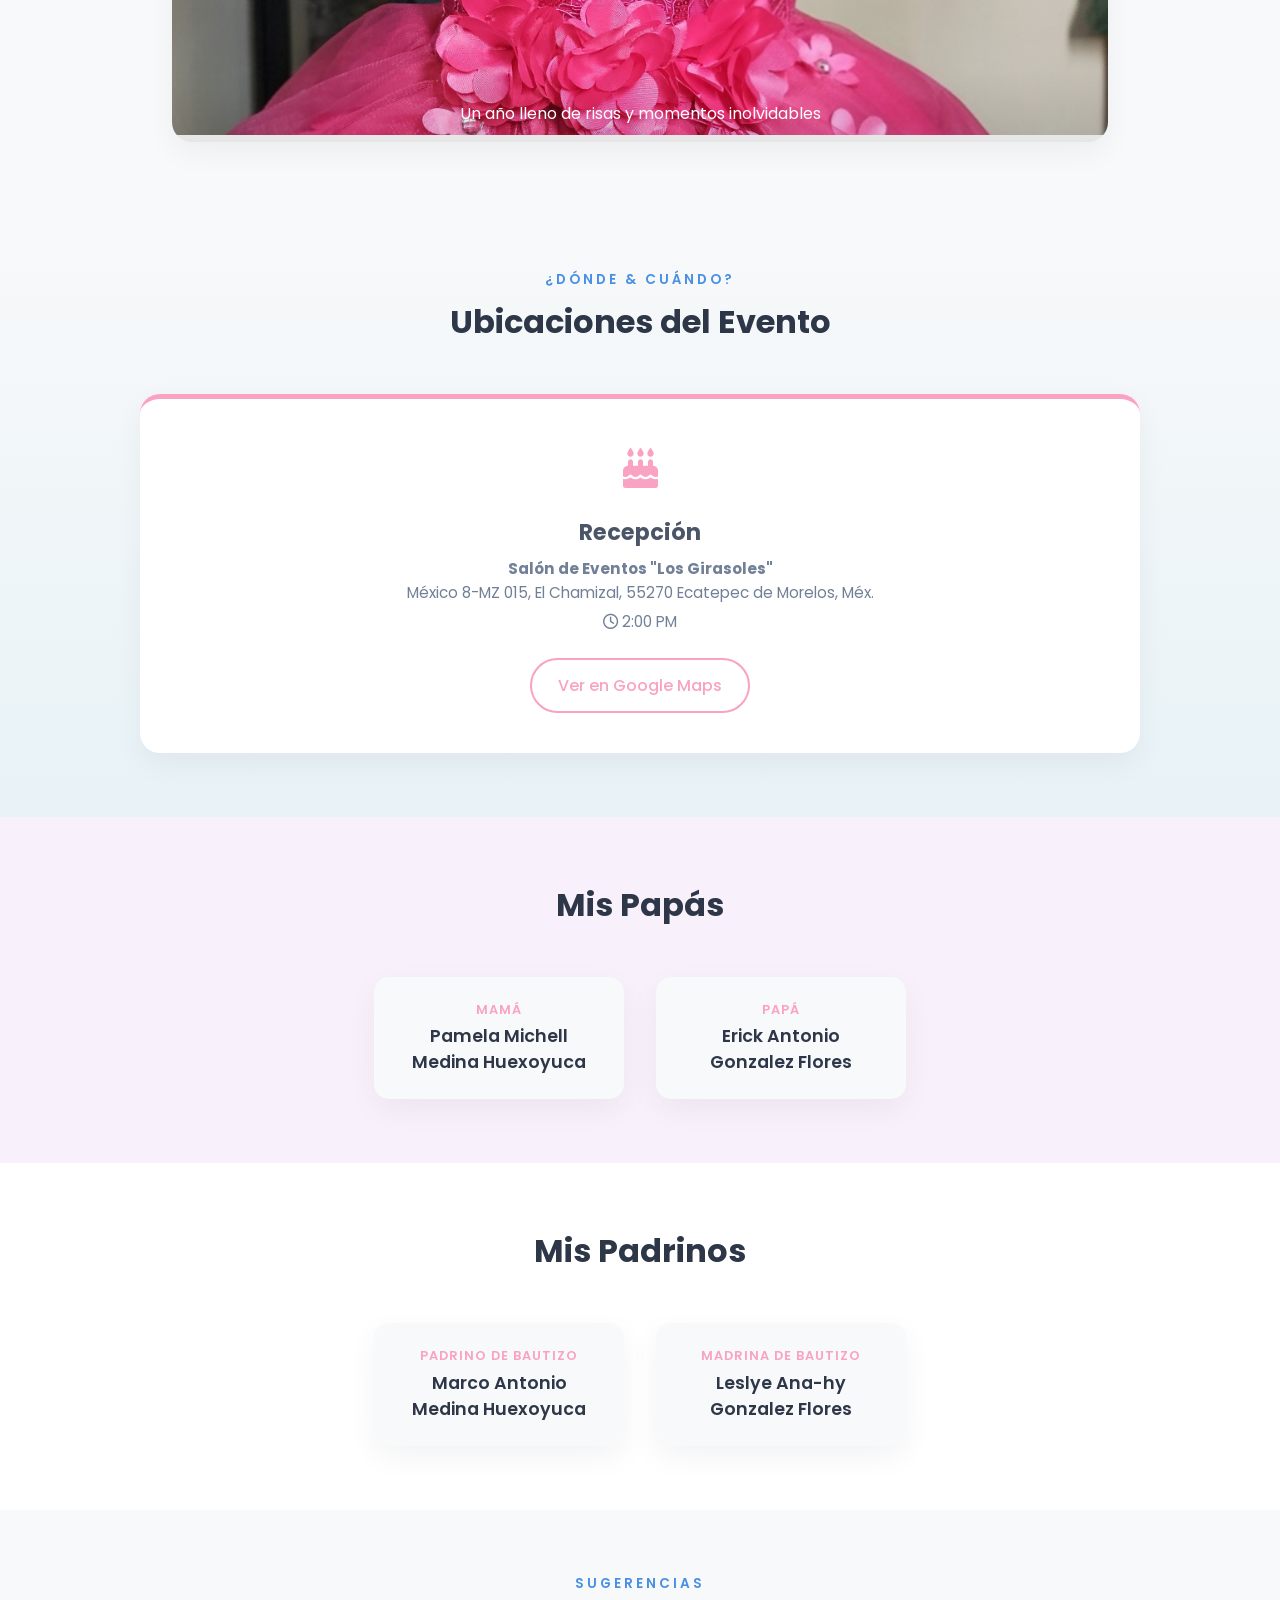
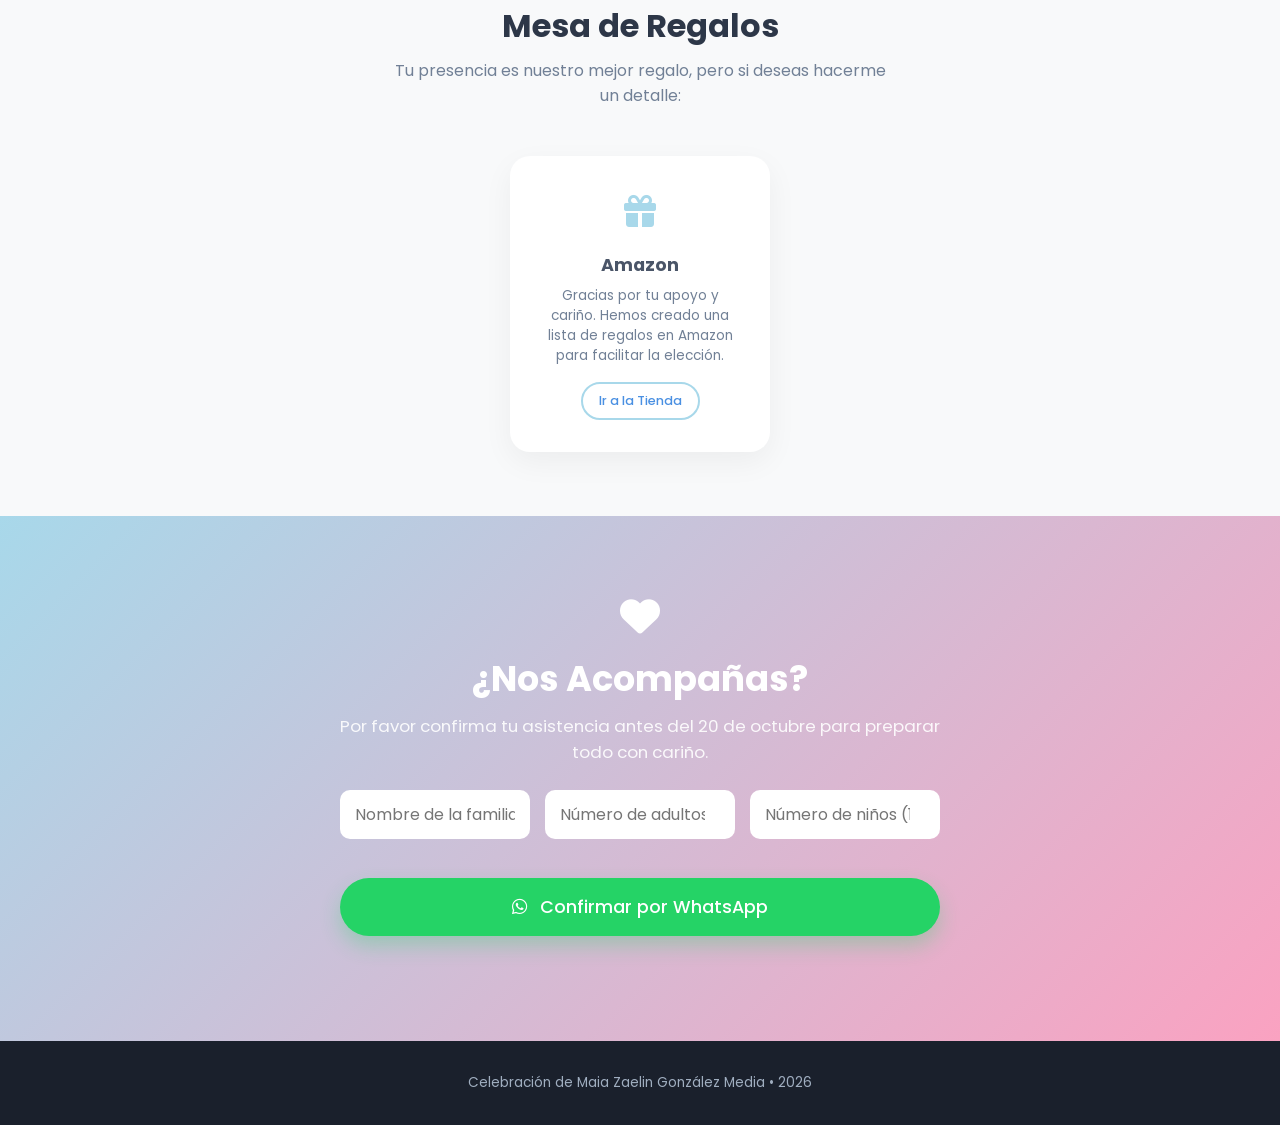
==== commit 6a53fa7f: "Se aumento el tamaño del formulario" ====
--- a/index.html
+++ b/index.html
@@ -225,14 +225,14 @@
           <!-- Nombre de la Familia -->
       <div class="fila-formulario">
         <div class="campo">
-              <input type="text" id="nombre-familia" placeholder="Nombre de la familia" required style="padding: 12px 15px; border-radius: 10px; border: none; outline: none; font-family: 'Poppins', sans-serif; font-size: 1rem; width: 55%;" />
+              <input type="text" id="nombre-familia" placeholder="Nombre de la familia" required style="padding: 12px 15px; border-radius: 10px; border: none; outline: none; font-family: 'Poppins', sans-serif; font-size: 1rem; width: 100%;" />
     </div>
               <!-- Asistentes divididos -->
       <div class="campo">
-        <input type="number" id="adultos" name="adultos"  id="adultos" placeholder="Número de adultos" required style="padding: 12px 15px; border-radius: 10px; border: none; outline: none; font-family: 'Poppins', sans-serif; font-size: 1rem; width: 55%;">
+        <input type="number" id="adultos" name="adultos"  id="adultos" placeholder="Número de adultos" required style="padding: 12px 15px; border-radius: 10px; border: none; outline: none; font-family: 'Poppins', sans-serif; font-size: 1rem; width: 100%;">
       </div>
       <div class="campo seccion-ninos">
-        <input type="number" id="ninos" name="ninos" placeholder="Número de niños (1-12 años)" required style="padding: 12px 15px; border-radius: 10px; border: none; outline: none; font-family: 'Poppins', sans-serif; font-size: 1rem; width: 55%;">
+        <input type="number" id="ninos" name="ninos" placeholder="Número de niños (1-12 años)" required style="padding: 12px 15px; border-radius: 10px; border: none; outline: none; font-family: 'Poppins', sans-serif; font-size: 1rem; width: 100%;">
   </div>
   
 </div>          
